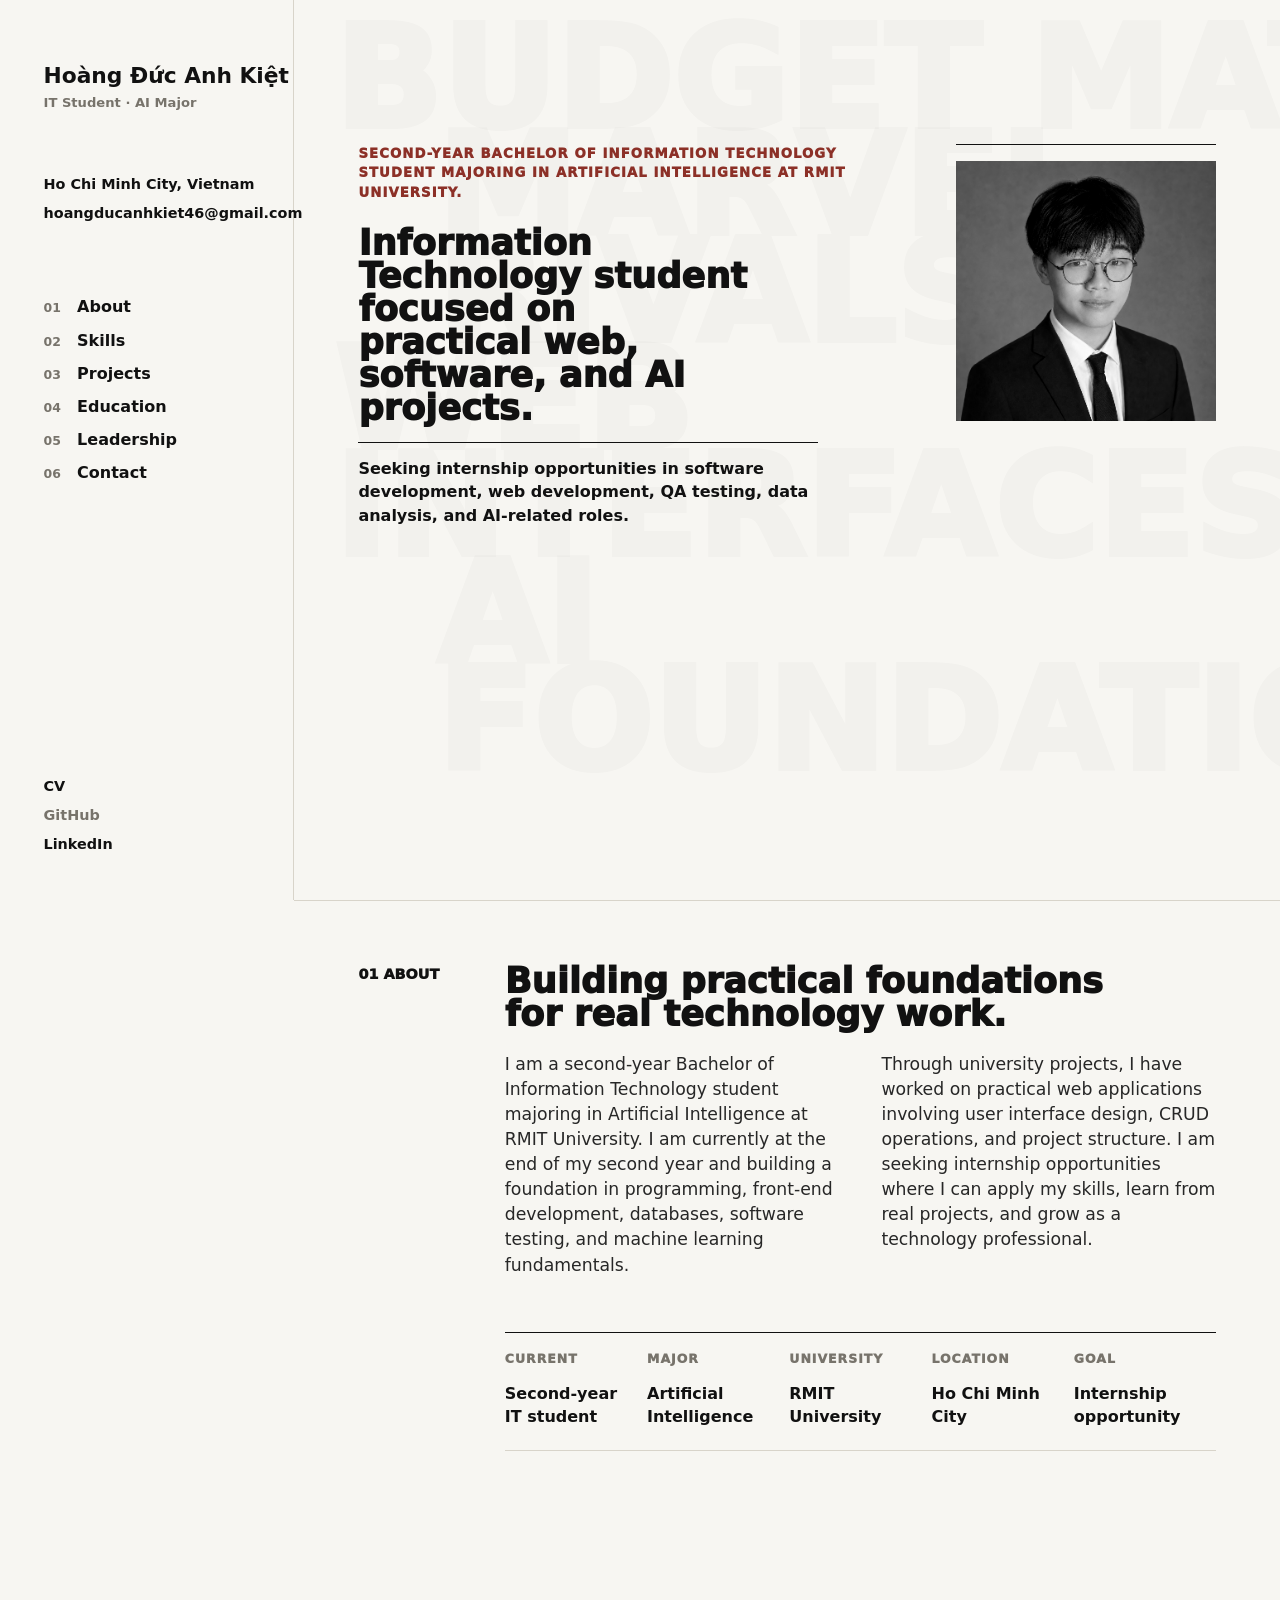
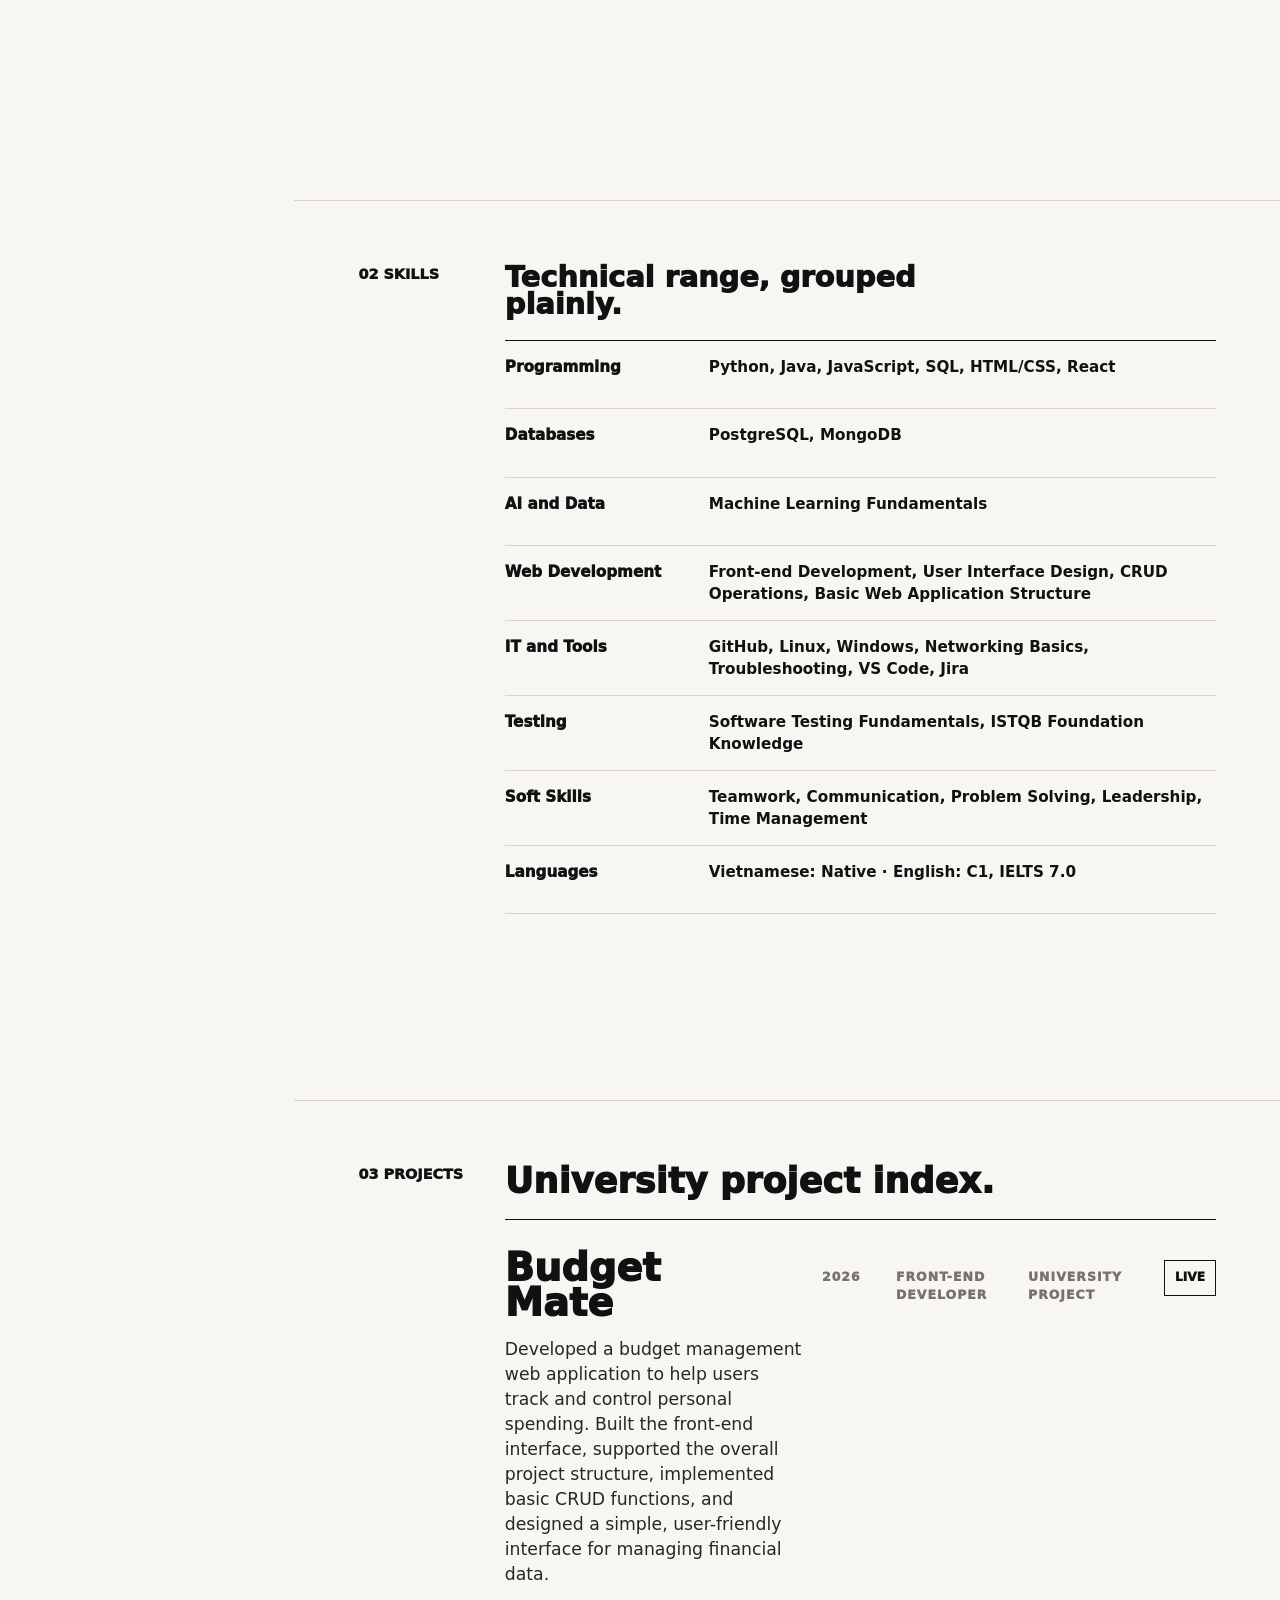
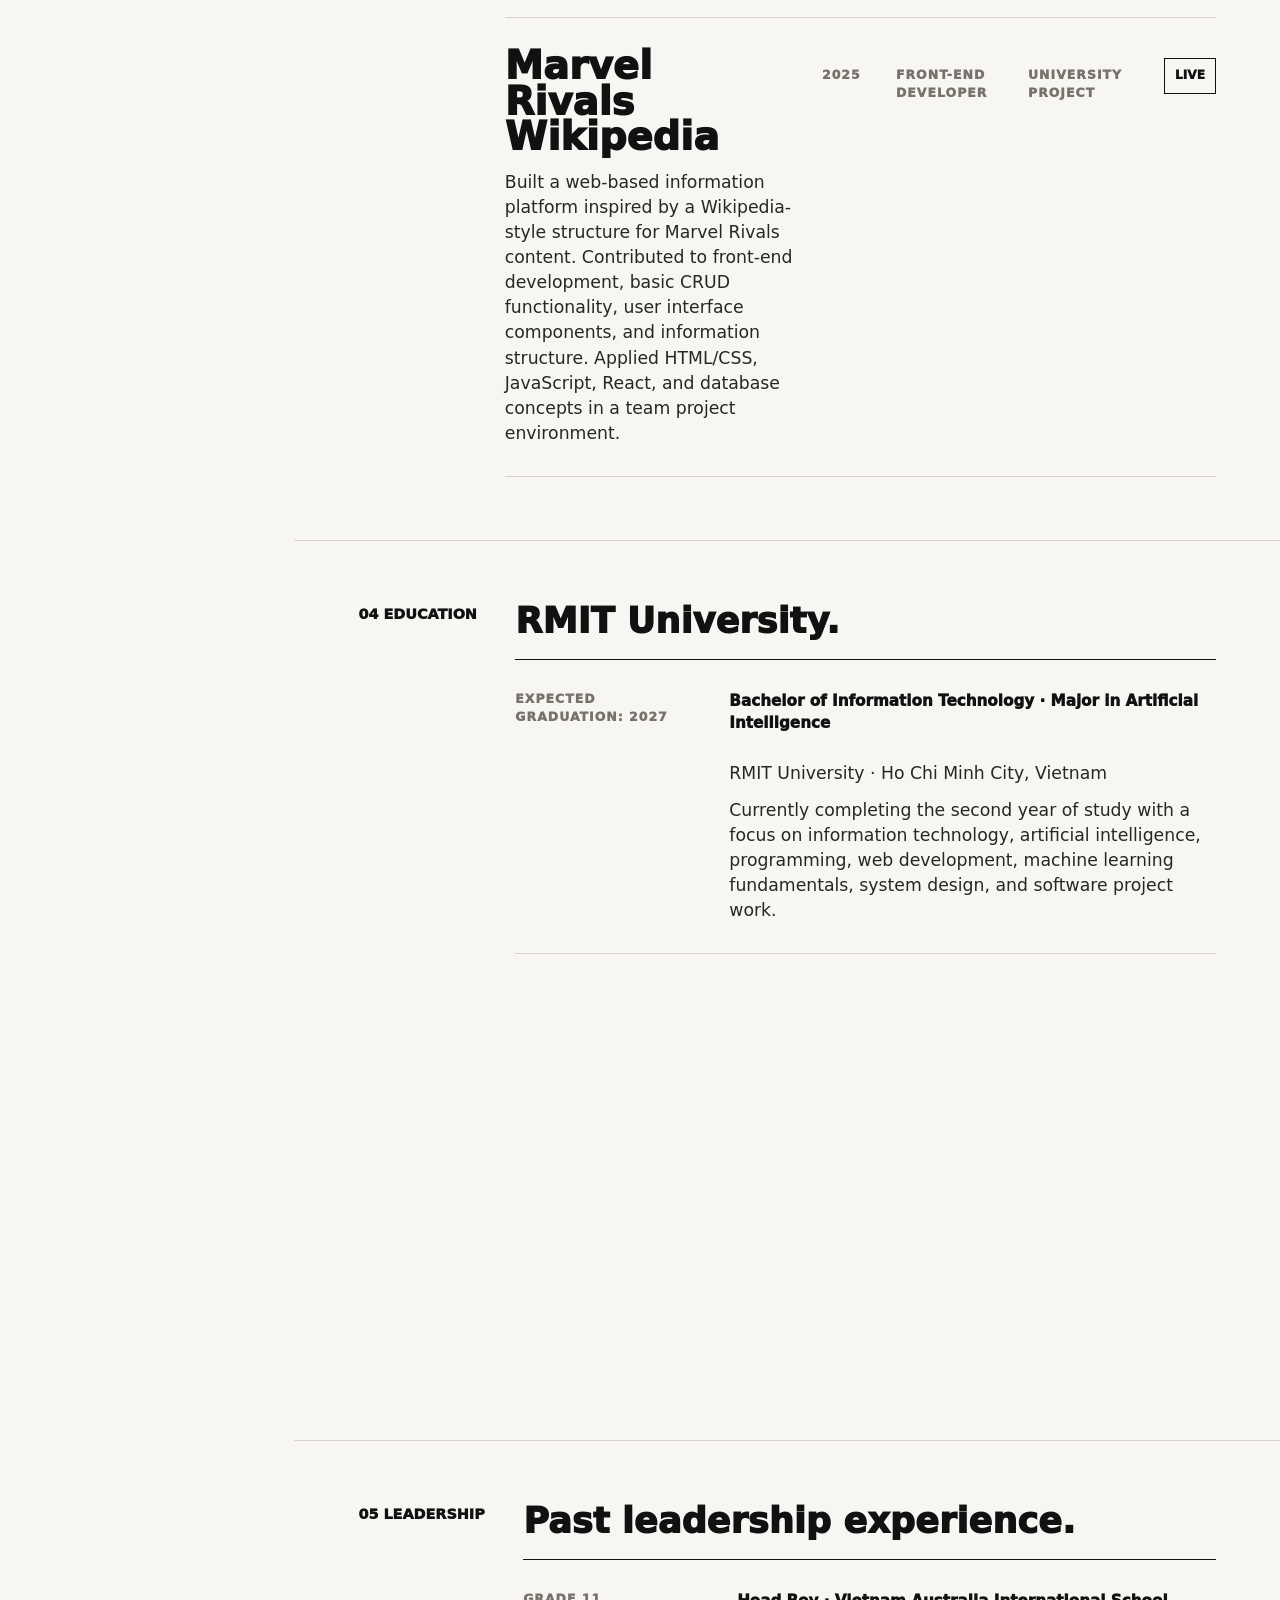
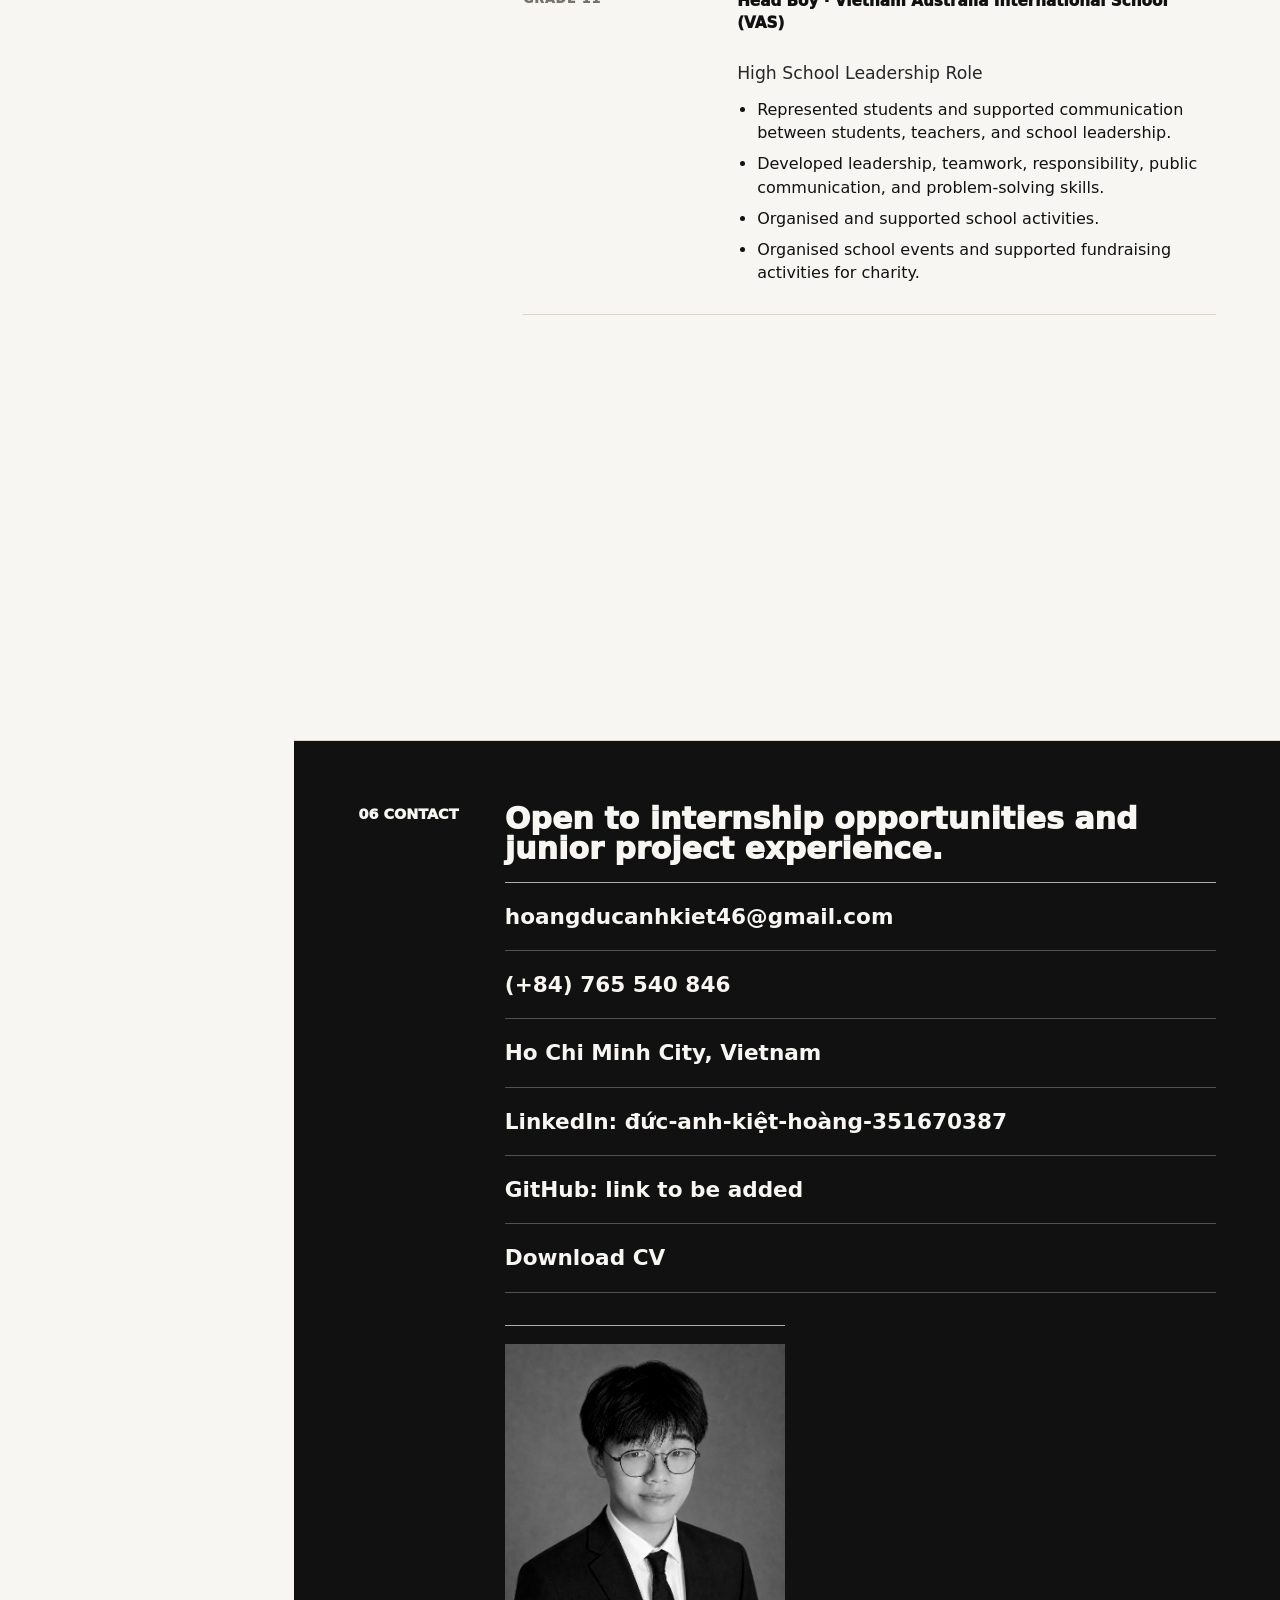
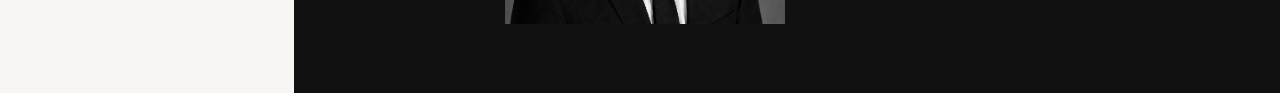
==== index.html @ 512b9b92 "home page" ====
<!DOCTYPE html>
<html lang="en">
  <head>
    <meta charset="UTF-8" />
    <meta name="viewport" content="width=device-width, initial-scale=1.0" />
    <title>Hoàng Đức Anh Kiệt | IT & AI Student Portfolio</title>
    <meta
      name="description"
      content="Portfolio of Hoàng Đức Anh Kiệt, a second-year Information Technology student majoring in Artificial Intelligence at RMIT University, interested in software development, web development, QA testing, data analysis, and AI-related internship roles."
    />
    <meta property="og:title" content="Hoàng Đức Anh Kiệt | IT & AI Student Portfolio" />
    <meta
      property="og:description"
      content="Second-year IT and AI student at RMIT University seeking internship opportunities in software development, web development, QA testing, data analysis, and AI-related roles."
    />
    <meta property="og:type" content="website" />
    <meta property="og:image" content="assets/images/profile.png" />
    <link rel="icon" href="assets/icons/favicon.png" />
    <script>
      document.documentElement.classList.add("js");
    </script>
    <link rel="stylesheet" href="css/style.css" />
  </head>
  <body>
    <a class="skip-link" href="#about">Skip to content</a>

    <header class="mobile-header">
      <a class="mobile-brand" href="#home">
        <span>Hoàng Đức Anh Kiệt</span>
        <small>IT Student · AI Major</small>
      </a>
      <button class="nav-toggle" type="button" aria-label="Open navigation" aria-expanded="false" aria-controls="primary-menu">
        <span></span>
        <span></span>
      </button>
    </header>

    <aside class="left-rail" aria-label="Portfolio identity and navigation">
      <div class="rail-top">
        <a class="brand" href="#home" aria-label="Hoàng Đức Anh Kiệt home">
          <span>Hoàng Đức Anh Kiệt</span>
          <small>IT Student · AI Major</small>
        </a>

        <div class="rail-meta">
          <p>Ho Chi Minh City, Vietnam</p>
          <a href="mailto:hoangducanhkiet46@gmail.com">hoangducanhkiet46@gmail.com</a>
        </div>
      </div>

      <nav class="nav-links" id="primary-menu" data-nav-links aria-label="Primary navigation">
        <a href="#about"><span>01</span> About</a>
        <a href="#skills"><span>02</span> Skills</a>
        <a href="#projects"><span>03</span> Projects</a>
        <a href="#education"><span>04</span> Education</a>
        <a href="#leadership"><span>05</span> Leadership</a>
        <a href="#contact"><span>06</span> Contact</a>
      </nav>

      <div class="rail-bottom">
        <a href="assets/documents/hoang-duc-anh-kiet-cv.pdf" target="_blank" rel="noopener" download>CV</a>
        <!-- TODO: Add the real GitHub profile URL when available. -->
        <span>GitHub</span>
        <a href="https://www.linkedin.com/in/%C4%91%E1%BB%A9c-anh-ki%E1%BB%87t-ho%C3%A0ng-351670387/" target="_blank" rel="noopener">LinkedIn</a>
      </div>
    </aside>

    <main class="site-canvas" id="home">
      <section class="hero" aria-labelledby="hero-title">
        <div class="hero-index reveal-item" aria-hidden="true">
          <span>Budget Mate</span>
          <span>Marvel Rivals</span>
          <span>Web Interfaces</span>
          <span>AI Foundations</span>
        </div>

        <div class="hero-layout">
          <div class="hero-copy">
            <p class="eyebrow reveal-item">Second-year Bachelor of Information Technology student majoring in Artificial Intelligence at RMIT University.</p>
            <h1 id="hero-title">
              <span>Information Technology student focused on practical web, software, and AI projects.</span>
            </h1>
            <p class="hero-subtext reveal-item">
              Seeking internship opportunities in software development, web development, QA testing, data analysis, and AI-related roles.
            </p>
          </div>
          <figure class="hero-photo reveal-item">
            <img src="assets/images/profile.png" alt="Portrait of Hoàng Đức Anh Kiệt" />
          </figure>
        </div>
      </section>

      <section class="section-block" id="about" aria-labelledby="about-title" data-reveal>
        <div class="section-number">01 About</div>
        <div class="section-content">
          <h2 id="about-title">Building practical foundations for real technology work.</h2>
          <div class="copy-grid">
            <p>
              I am a second-year Bachelor of Information Technology student majoring in Artificial Intelligence at RMIT University. I am currently at the end of my second year and building a foundation in programming, front-end development, databases, software testing, and machine learning fundamentals.
            </p>
            <p>
              Through university projects, I have worked on practical web applications involving user interface design, CRUD operations, and project structure. I am seeking internship opportunities where I can apply my skills, learn from real projects, and grow as a technology professional.
            </p>
          </div>
          <div class="facts">
            <div><span>Current</span>Second-year IT student</div>
            <div><span>Major</span>Artificial Intelligence</div>
            <div><span>University</span>RMIT University</div>
            <div><span>Location</span>Ho Chi Minh City</div>
            <div><span>Goal</span>Internship opportunity</div>
          </div>
        </div>
      </section>

      <section class="section-block" id="skills" aria-labelledby="skills-title" data-reveal>
        <div class="section-number">02 Skills</div>
        <div class="section-content">
          <h2 id="skills-title">Technical range, grouped plainly.</h2>
          <div class="skill-list">
            <article class="skill-row"><h3>Programming</h3><p>Python, Java, JavaScript, SQL, HTML/CSS, React</p></article>
            <article class="skill-row"><h3>Databases</h3><p>PostgreSQL, MongoDB</p></article>
            <article class="skill-row"><h3>AI and Data</h3><p>Machine Learning Fundamentals</p></article>
            <article class="skill-row"><h3>Web Development</h3><p>Front-end Development, User Interface Design, CRUD Operations, Basic Web Application Structure</p></article>
            <article class="skill-row"><h3>IT and Tools</h3><p>GitHub, Linux, Windows, Networking Basics, Troubleshooting, VS Code, Jira</p></article>
            <article class="skill-row"><h3>Testing</h3><p>Software Testing Fundamentals, ISTQB Foundation Knowledge</p></article>
            <article class="skill-row"><h3>Soft Skills</h3><p>Teamwork, Communication, Problem Solving, Leadership, Time Management</p></article>
            <article class="skill-row"><h3>Languages</h3><p>Vietnamese: Native · English: C1, IELTS 7.0</p></article>
          </div>
        </div>
      </section>

      <section class="section-block" id="projects" aria-labelledby="projects-title" data-reveal>
        <div class="section-number">03 Projects</div>
        <div class="section-content">
          <h2 id="projects-title">University project index.</h2>
          <div class="project-list">
            <article class="project-row" tabindex="0">
              <a class="project-name" href="http://54.179.178.52" target="_blank" rel="noopener">Budget Mate</a>
              <span>2026</span>
              <span>Front-end Developer</span>
              <span>University Project</span>
              <a class="project-live" href="http://54.179.178.52" target="_blank" rel="noopener">Live</a>
              <p>
                Developed a budget management web application to help users track and control personal spending. Built the front-end interface, supported the overall project structure, implemented basic CRUD functions, and designed a simple, user-friendly interface for managing financial data.
              </p>
              <!-- TODO: Add Budget Mate GitHub/source code link when a real URL is available. -->
            </article>
            <article class="project-row" tabindex="0">
              <a class="project-name" href="https://group-project-wps-2025b-sgs-g1-pnf-20.onrender.com/" target="_blank" rel="noopener">Marvel Rivals Wikipedia</a>
              <span>2025</span>
              <span>Front-end Developer</span>
              <span>University Project</span>
              <a class="project-live" href="https://group-project-wps-2025b-sgs-g1-pnf-20.onrender.com/" target="_blank" rel="noopener">Live</a>
              <p>
                Built a web-based information platform inspired by a Wikipedia-style structure for Marvel Rivals content. Contributed to front-end development, basic CRUD functionality, user interface components, and information structure. Applied HTML/CSS, JavaScript, React, and database concepts in a team project environment.
              </p>
              <!-- TODO: Add Marvel Rivals GitHub/source code link when a real URL is available. -->
            </article>
          </div>
        </div>
      </section>

      <section class="section-block" id="education" aria-labelledby="education-title" data-reveal>
        <div class="section-number">04 Education</div>
        <div class="section-content">
          <h2 id="education-title">RMIT University.</h2>
          <article class="timeline-row">
            <span>Expected Graduation: 2027</span>
            <div>
              <h3>Bachelor of Information Technology · Major in Artificial Intelligence</h3>
              <p>RMIT University · Ho Chi Minh City, Vietnam</p>
              <p>
                Currently completing the second year of study with a focus on information technology, artificial intelligence, programming, web development, machine learning fundamentals, system design, and software project work.
              </p>
            </div>
          </article>
        </div>
      </section>

      <section class="section-block" id="leadership" aria-labelledby="leadership-title" data-reveal>
        <div class="section-number">05 Leadership</div>
        <div class="section-content">
          <h2 id="leadership-title">Past leadership experience.</h2>
          <article class="timeline-row compact">
            <span>Grade 11</span>
            <div>
              <h3>Head Boy · Vietnam Australia International School (VAS)</h3>
              <p>High School Leadership Role</p>
              <ul>
                <li>Represented students and supported communication between students, teachers, and school leadership.</li>
                <li>Developed leadership, teamwork, responsibility, public communication, and problem-solving skills.</li>
                <li>Organised and supported school activities.</li>
                <li>Organised school events and supported fundraising activities for charity.</li>
              </ul>
            </div>
          </article>
        </div>
      </section>

      <section class="contact-section" id="contact" aria-labelledby="contact-title" data-reveal>
        <div class="section-number">06 Contact</div>
        <div class="section-content">
          <h2 id="contact-title">Open to internship opportunities and junior project experience.</h2>
          <div class="contact-list">
            <a href="mailto:hoangducanhkiet46@gmail.com">hoangducanhkiet46@gmail.com</a>
            <a href="tel:+84765540846">(+84) 765 540 846</a>
            <span>Ho Chi Minh City, Vietnam</span>
            <a href="https://www.linkedin.com/in/%C4%91%E1%BB%A9c-anh-ki%E1%BB%87t-ho%C3%A0ng-351670387/" target="_blank" rel="noopener">LinkedIn: đức-anh-kiệt-hoàng-351670387</a>
            <!-- TODO: Add the real GitHub profile URL when available. -->
            <span>GitHub: link to be added</span>
            <a href="assets/documents/hoang-duc-anh-kiet-cv.pdf" target="_blank" rel="noopener" download>Download CV</a>
          </div>
          <figure class="contact-photo">
            <img src="assets/images/profile.png" alt="Portrait of Hoàng Đức Anh Kiệt" />
          </figure>
        </div>
      </section>
    </main>

    <script src="js/script.js"></script>
  </body>
</html>
---- css/style.css ----
:root {
  color-scheme: light;
  --bg: #f7f6f2;
  --ink: #111111;
  --muted: #77736b;
  --line: #d8d4ca;
  --accent: #8c3027;
  --paper: #ffffff;
  --rail: 23vw;
  --ease: cubic-bezier(0.22, 1, 0.36, 1);
}

* {
  box-sizing: border-box;
}

html {
  scroll-behavior: smooth;
  scroll-padding-top: 32px;
  scroll-snap-type: y proximity;
}

body {
  margin: 0;
  background: var(--bg);
  color: var(--ink);
  font-family: Inter, ui-sans-serif, system-ui, -apple-system, BlinkMacSystemFont, "Segoe UI", sans-serif;
  line-height: 1.45;
  animation: page-in 700ms var(--ease) both;
}

body.nav-open {
  overflow: hidden;
}

a {
  color: inherit;
  text-decoration: none;
}

button {
  font: inherit;
}

:focus-visible {
  outline: 2px solid var(--accent);
  outline-offset: 4px;
}

.skip-link {
  position: fixed;
  left: 16px;
  top: 16px;
  z-index: 100;
  background: var(--ink);
  color: var(--bg);
  padding: 10px 14px;
  transform: translateY(-160%);
  transition: transform 180ms ease;
}

.skip-link:focus {
  transform: translateY(0);
}

.mobile-header {
  display: none;
}

.left-rail {
  position: fixed;
  inset: 0 auto 0 0;
  z-index: 20;
  display: grid;
  width: var(--rail);
  min-width: 270px;
  grid-template-rows: auto 1fr auto;
  gap: 8vh;
  border-right: 1px solid var(--line);
  padding: 7.2vh 3.4vw 5vh;
  background: var(--bg);
}

.brand,
.mobile-brand {
  display: grid;
  gap: 8px;
  width: fit-content;
  color: var(--ink);
  font-weight: 900;
  line-height: 1.02;
}

.brand span,
.mobile-brand span {
  font-size: clamp(1.2rem, 1.7vw, 1.85rem);
}

.brand small,
.mobile-brand small {
  color: var(--muted);
  font-size: 0.82rem;
  font-weight: 850;
  line-height: 1.2;
}

.rail-top {
  display: grid;
  gap: 7vh;
}

.rail-meta,
.rail-bottom {
  display: grid;
  gap: 8px;
  color: var(--ink);
  font-size: 0.9rem;
  font-weight: 800;
}

.rail-meta p {
  margin: 0;
}

.nav-links {
  display: grid;
  align-content: start;
  gap: 10px;
}

.nav-links a,
.rail-bottom a,
.contact-list a {
  position: relative;
  width: fit-content;
  color: var(--ink);
  font-weight: 900;
}

.nav-links a {
  font-size: clamp(1rem, 1.25vw, 1.22rem);
}

.nav-links a span {
  display: inline-block;
  min-width: 28px;
  color: var(--muted);
  font-size: 0.78em;
}

.nav-links a::after,
.rail-bottom a::after,
.contact-list a::after,
.project-name::after {
  position: absolute;
  right: 0;
  bottom: -4px;
  left: 0;
  height: 1px;
  background: currentColor;
  content: "";
  transform: scaleX(0);
  transform-origin: right;
  transition: transform 260ms var(--ease);
}

.nav-links a:hover::after,
.nav-links a:focus-visible::after,
.rail-bottom a:hover::after,
.rail-bottom a:focus-visible::after,
.contact-list a:hover::after,
.contact-list a:focus-visible::after,
.project-row:hover .project-name::after,
.project-row:focus-within .project-name::after {
  transform: scaleX(1);
  transform-origin: left;
}

.rail-bottom {
  color: var(--muted);
}

.rail-bottom span {
  color: var(--muted);
}

.site-canvas {
  margin-left: max(var(--rail), 270px);
}

.hero {
  position: relative;
  display: grid;
  min-height: 100svh;
  align-items: start;
  overflow: hidden;
  padding: 16vh 5vw 6vh;
}

.hero-index {
  position: absolute;
  inset: 3vh 2vw auto auto;
  z-index: 0;
  display: grid;
  width: min(72vw, 1180px);
  pointer-events: none;
}

.hero-index span {
  display: block;
  color: var(--ink);
  font-size: clamp(4.8rem, 11vw, 13rem);
  font-weight: 950;
  letter-spacing: 0;
  line-height: 0.76;
  opacity: 0.018;
  text-transform: uppercase;
  animation: drift 7800ms ease-in-out infinite alternate;
}

.hero-index span:nth-child(even) {
  transform: translateX(8vw);
  animation-delay: 800ms;
}

.hero-layout {
  position: relative;
  z-index: 1;
  display: grid;
  grid-template-columns: minmax(0, 560px) minmax(180px, 260px);
  gap: clamp(28px, 5vw, 72px);
  align-items: start;
  max-width: 940px;
}

.hero-copy {
  min-width: 0;
}

.hero-photo {
  width: 100%;
  margin: 0;
  border-top: 1px solid var(--ink);
  padding-top: 16px;
}

.hero-photo img {
  width: 100%;
  aspect-ratio: 1;
  object-fit: cover;
  filter: grayscale(1) contrast(1.05);
}

.eyebrow {
  max-width: 680px;
  margin: 0 0 24px;
  color: var(--accent);
  font-size: 0.83rem;
  font-weight: 950;
  letter-spacing: 0.08em;
  text-transform: uppercase;
}

h1,
h2,
h3,
p {
  margin-top: 0;
}

h1 {
  margin: 0;
  color: var(--ink);
  font-size: clamp(1.95rem, 2.75vw, 3.25rem);
  font-weight: 950;
  letter-spacing: 0;
  line-height: 0.94;
}

h1 span {
  display: block;
  max-width: 16ch;
  animation: text-rise 900ms 120ms var(--ease) both;
}

.hero-subtext {
  max-width: 460px;
  margin: 18px 0 0;
  border-top: 1px solid var(--ink);
  padding-top: 14px;
  font-size: clamp(1rem, 1.15vw, 1.12rem);
  font-weight: 700;
}

.section-block,
.contact-section {
  display: grid;
  grid-template-columns: minmax(108px, max-content) minmax(0, 1fr);
  gap: clamp(18px, 3vw, 48px);
  min-height: 100svh;
  scroll-margin-top: 0;
  scroll-snap-align: start;
  border-top: 1px solid var(--line);
  padding: 7vh 5vw;
}

.section-number {
  position: sticky;
  top: 32px;
  height: fit-content;
  color: var(--ink);
  font-size: 0.9rem;
  font-weight: 950;
  text-transform: uppercase;
}

h2 {
  max-width: 650px;
  margin-bottom: 22px;
  color: var(--ink);
  font-size: clamp(1.95rem, 2.75vw, 3.25rem);
  font-weight: 950;
  letter-spacing: 0;
  line-height: 0.94;
}

h3 {
  color: var(--ink);
  font-size: clamp(0.95rem, 1vw, 1.1rem);
  font-weight: 950;
}

#skills h2 {
  max-width: 520px;
  font-size: clamp(1.75rem, 2.25vw, 2.55rem);
}

.copy-grid {
  display: grid;
  grid-template-columns: repeat(2, minmax(0, 1fr));
  gap: 42px;
  max-width: 980px;
}

.copy-grid p,
.timeline-row p,
.project-row p {
  margin-bottom: 0;
  color: #272727;
  font-size: clamp(1.05rem, 1.35vw, 1.22rem);
}

.facts,
.skill-list,
.project-list,
.timeline-row,
.contact-list {
  border-top: 1px solid var(--ink);
}

.facts {
  display: grid;
  grid-template-columns: repeat(5, minmax(0, 1fr));
  margin-top: 54px;
}

.facts div,
.skill-row,
.timeline-row,
.contact-list a,
.contact-list span {
  border-bottom: 1px solid var(--line);
}

.facts div {
  display: grid;
  gap: 10px;
  min-height: 118px;
  padding: 17px 16px 17px 0;
  font-weight: 900;
}

.facts span,
.timeline-row > span,
.project-row > span {
  color: var(--muted);
  font-size: 0.78rem;
  font-weight: 950;
  letter-spacing: 0.08em;
  text-transform: uppercase;
}

.skill-row {
  display: grid;
  grid-template-columns: minmax(180px, 0.32fr) minmax(0, 1fr);
  gap: 24px;
  padding: 15px 0;
  transition: background 160ms ease, padding-inline 180ms ease;
}

.skill-row p {
  margin: 0;
  font-size: clamp(0.95rem, 1.1vw, 1.08rem);
  font-weight: 650;
}

.skill-row:hover {
  background: var(--paper);
  padding-inline: 18px;
}

.project-row {
  position: relative;
  display: grid;
  grid-template-columns: minmax(260px, 1fr) 58px 116px 116px 56px;
  gap: 16px;
  align-items: baseline;
  border-bottom: 1px solid var(--line);
  padding: 30px 0;
  transition: background 220ms ease, padding-inline 260ms var(--ease);
}

.project-row:hover,
.project-row:focus-within {
  background: var(--paper);
  padding-inline: 18px;
}

.project-name {
  position: relative;
  width: fit-content;
  max-width: 8.8ch;
  color: var(--ink);
  font-size: clamp(1.75rem, 3vw, 3.35rem);
  font-weight: 950;
  line-height: 0.92;
  overflow-wrap: anywhere;
}

.project-live {
  justify-self: end;
  border: 1px solid var(--ink);
  padding: 8px 10px;
  color: var(--ink);
  font-size: 0.76rem;
  font-weight: 950;
  text-transform: uppercase;
  transition: background 180ms ease, color 180ms ease, transform 180ms ease;
}

.project-live:hover,
.project-live:focus-visible {
  background: var(--ink);
  color: var(--bg);
}

.project-detail {
  grid-column: 1 / -1;
  max-height: 0;
  opacity: 0;
  overflow: hidden;
  transform: translateY(-8px);
  transition: max-height 300ms var(--ease), opacity 220ms ease, transform 220ms ease;
}

.project-detail {
  display: grid;
  grid-template-columns: minmax(0, 1fr) minmax(220px, 340px);
  gap: 26px;
  align-items: start;
}

.project-detail p {
  max-width: 720px;
  margin-bottom: 0;
}

.project-detail p + p {
  margin-top: 12px;
}

.project-row:hover .project-detail,
.project-row:focus-within .project-detail {
  max-height: 260px;
  opacity: 1;
  transform: translateY(0);
}

.project-credentials {
  font-weight: 850;
}

.project-preview {
  margin: 0;
  border: 1px solid var(--ink);
  background: var(--bg);
  overflow: hidden;
}

.project-preview img {
  width: 100%;
  aspect-ratio: 16 / 10;
  object-fit: cover;
}

.timeline-row {
  display: grid;
  grid-template-columns: minmax(180px, 0.32fr) minmax(0, 1fr);
  gap: 34px;
  padding: 30px 0;
}

.timeline-row div {
  display: grid;
  gap: 12px;
}

.timeline-row ul {
  margin: 0;
  padding-left: 20px;
}

.timeline-row li + li {
  margin-top: 8px;
}

.leadership-gallery {
  display: grid;
  grid-template-columns: repeat(3, minmax(0, 1fr));
  gap: 14px;
  margin-top: 28px;
  border-top: 1px solid var(--ink);
  padding-top: 18px;
}

.leadership-gallery figure {
  margin: 0;
}

.leadership-gallery img {
  width: 100%;
  aspect-ratio: 4 / 3;
  object-fit: cover;
  transition: transform 220ms var(--ease), box-shadow 220ms ease;
}

.leadership-gallery .image-lower img {
  object-position: center 78%;
}

.leadership-gallery figure:hover img {
  transform: translateY(-3px);
  box-shadow: 0 14px 30px rgba(17, 17, 17, 0.12);
}

.leadership-gallery figcaption {
  border-bottom: 1px solid var(--line);
  padding: 10px 0 12px;
  color: var(--muted);
  font-size: 0.78rem;
  font-weight: 950;
  letter-spacing: 0.08em;
  text-transform: uppercase;
}

.contact-section {
  min-height: 100svh;
  background: var(--ink);
  color: var(--bg);
}

.contact-section h2,
.contact-section .section-number {
  color: var(--bg);
}

.contact-section h2 {
  max-width: min(100%, 980px);
  margin-bottom: 18px;
  font-size: clamp(1.65rem, 2.35vw, 2.75rem);
  line-height: 1;
}

.contact-list {
  border-top-color: rgba(247, 246, 242, 0.68);
}

.contact-list a,
.contact-list span {
  display: block;
  width: 100%;
  border-bottom-color: rgba(247, 246, 242, 0.28);
  padding: 18px 0;
  color: var(--bg);
  font-size: clamp(1rem, 1.7vw, 1.35rem);
  font-weight: 900;
  overflow-wrap: anywhere;
}

.contact-list a {
  transition: color 180ms ease, padding-left 220ms var(--ease);
}

.contact-list a:hover,
.contact-list a:focus-visible {
  color: #d8d4ca;
  padding-left: 12px;
}

.contact-photo {
  width: min(280px, 42vw);
  margin: 32px 0 0;
  border-top: 1px solid rgba(247, 246, 242, 0.68);
  padding-top: 18px;
}

.contact-photo img {
  width: 100%;
  aspect-ratio: 1;
  object-fit: cover;
  filter: grayscale(1) contrast(1.05);
}

.js [data-reveal],
.js .reveal-item {
  opacity: 0;
  transform: translateY(24px);
}

.js .is-visible,
.js .reveal-item.is-visible {
  opacity: 1;
  transform: translateY(0);
  transition: opacity 700ms var(--ease), transform 700ms var(--ease);
}

@keyframes page-in {
  from { opacity: 0; }
  to { opacity: 1; }
}

@keyframes text-rise {
  from {
    opacity: 0;
    transform: translateY(0.25em);
  }
  to {
    opacity: 1;
    transform: translateY(0);
  }
}

@keyframes drift {
  from { translate: 0 0; }
  to { translate: -18px 12px; }
}

@media (max-width: 1120px) {
  :root {
    --rail: 0px;
  }

  html {
    scroll-padding-top: 92px;
  }

  .left-rail {
    position: fixed;
    inset: 76px 14px auto;
    display: block;
    width: auto;
    min-width: 0;
    max-height: 0;
    border: 1px solid var(--ink);
    padding: 0 18px;
    opacity: 0;
    overflow: hidden;
    pointer-events: none;
    transform: translateY(-12px);
    transition: max-height 320ms var(--ease), opacity 220ms ease, transform 320ms var(--ease), padding 320ms var(--ease);
  }

  .left-rail .brand,
  .left-rail .rail-meta {
    display: none;
  }

  .left-rail:has(.nav-links.is-open) {
    max-height: 560px;
    padding: 18px;
    opacity: 1;
    pointer-events: auto;
    transform: translateY(0);
  }

  .mobile-header {
    position: fixed;
    inset: 0 0 auto;
    z-index: 40;
    display: flex;
    min-height: 76px;
    align-items: center;
    justify-content: space-between;
    border-bottom: 1px solid var(--line);
    background: rgba(247, 246, 242, 0.94);
    padding: 0 14px;
    backdrop-filter: blur(16px);
  }

  .nav-toggle {
    display: inline-flex;
    width: 44px;
    height: 44px;
    align-items: center;
    justify-content: center;
    gap: 5px;
    border: 1px solid var(--ink);
    background: transparent;
    color: var(--ink);
    cursor: pointer;
  }

  .nav-toggle span {
    width: 16px;
    height: 2px;
    background: currentColor;
    transition: transform 220ms var(--ease);
  }

  .nav-toggle[aria-expanded="true"] span:first-child {
    transform: translateX(4px) rotate(45deg);
  }

  .nav-toggle[aria-expanded="true"] span:last-child {
    transform: translateX(-4px) rotate(-45deg);
  }

  .site-canvas {
    margin-left: 0;
  }

  .hero {
    padding: 128px 14px 52px;
  }

  .hero-index {
    width: 120vw;
  }

  .hero-index span {
    font-size: clamp(4rem, 19vw, 8rem);
  }

  .hero-layout {
    grid-template-columns: minmax(0, 1fr) minmax(130px, 24vw);
    gap: 20px;
  }

  h1 {
    font-size: clamp(2rem, 7.4vw, 3.55rem);
  }

  .section-block,
  .contact-section {
    grid-template-columns: 1fr;
    min-height: calc(100svh - 76px);
    scroll-margin-top: 0;
    padding: 96px 14px 64px;
  }

  .section-number {
    position: static;
  }

  .copy-grid,
  .facts {
    grid-template-columns: 1fr;
  }

  .facts div {
    min-height: auto;
  }

  .project-row {
    grid-template-columns: minmax(0, 1fr) 72px;
    gap: 12px 18px;
  }

  .project-name {
    grid-column: 1 / -1;
  }

  .project-live {
    justify-self: start;
  }

  .project-preview {
    grid-column: 1 / -1;
    width: 100%;
  }

  .leadership-gallery {
    grid-template-columns: 1fr;
  }
}

@media (max-width: 620px) {
  .brand span,
  .mobile-brand span {
    font-size: 1rem;
  }

  .mobile-brand small {
    font-size: 0.75rem;
  }

  h1 {
    font-size: clamp(1.9rem, 7.2vw, 2.85rem);
    line-height: 0.94;
  }

  h2 {
    font-size: clamp(1.9rem, 7.2vw, 2.85rem);
    line-height: 0.94;
  }

  #skills h2 {
    font-size: clamp(1.7rem, 7vw, 2.45rem);
  }

  .contact-section h2 {
    font-size: clamp(1.55rem, 6vw, 2.25rem);
    line-height: 1;
  }

  .hero-layout {
    grid-template-columns: 1fr;
  }

  .hero-photo {
    width: min(180px, 48vw);
  }

  .contact-photo {
    width: min(220px, 64vw);
  }

  .hero-subtext {
    font-size: 1rem;
  }

  .skill-row,
  .timeline-row {
    grid-template-columns: 1fr;
    gap: 8px;
  }

  .skill-row {
    padding: 14px 0;
  }

  .skill-row:hover,
  .project-row:hover,
  .skill-row:focus-within,
  .project-row:focus-within {
    padding-inline: 0;
  }

  .project-detail {
    grid-template-columns: 1fr;
  }

  .project-detail {
    max-height: none;
    opacity: 1;
    transform: none;
  }
}

@media (prefers-reduced-motion: reduce) {
  *,
  *::before,
  *::after {
    scroll-behavior: auto !important;
    transition-duration: 0.01ms !important;
    animation-duration: 0.01ms !important;
    animation-iteration-count: 1 !important;
  }

  .js [data-reveal],
  .js .reveal-item {
    opacity: 1;
    transform: none;
  }
}
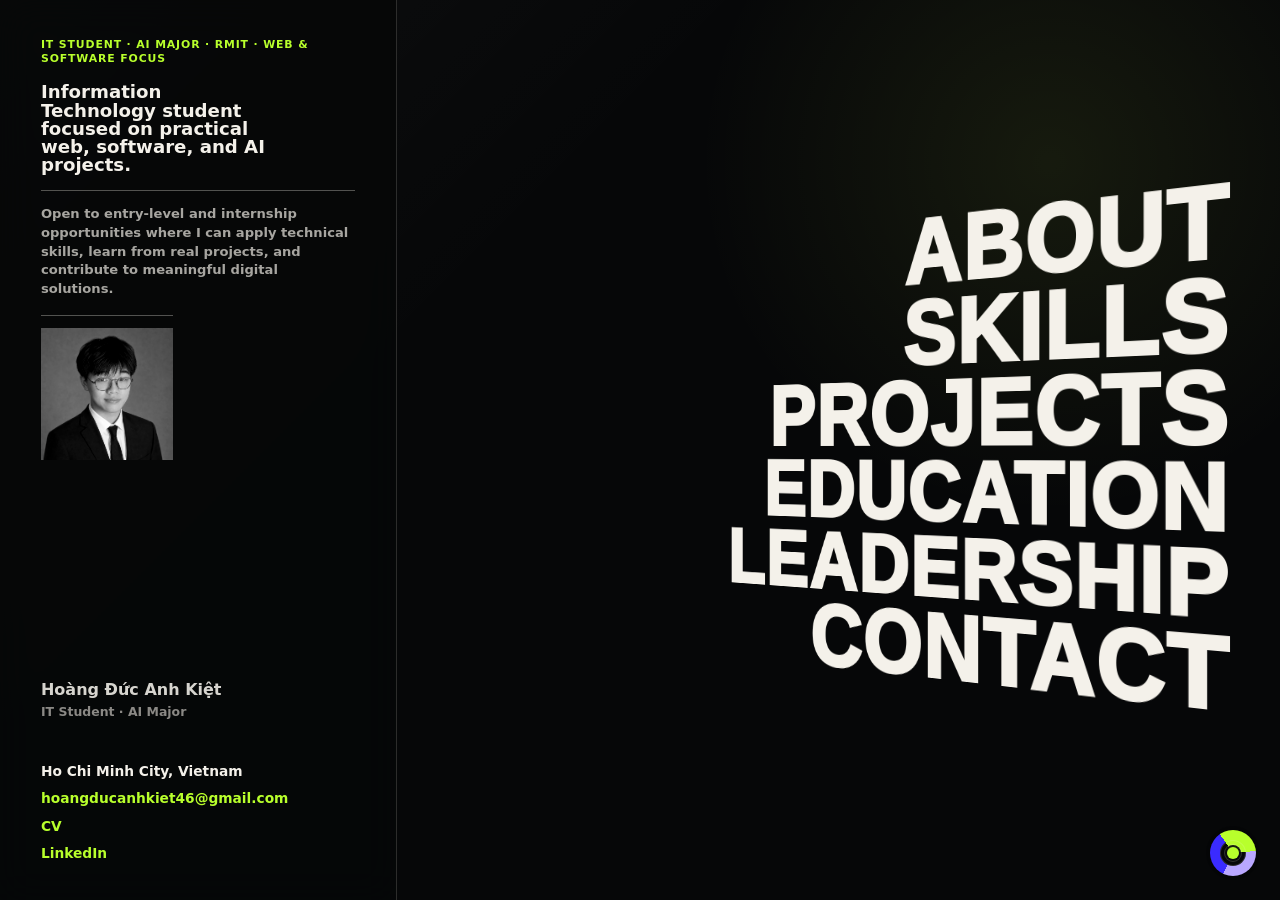
==== commit dbde9fb8: "front end" ====
--- a/index.html
+++ b/index.html
@@ -22,10 +22,10 @@
     <link rel="stylesheet" href="css/style.css" />
   </head>
   <body>
-    <a class="skip-link" href="#about">Skip to content</a>
+    <a class="skip-link" href="#primary-menu">Skip to navigation</a>
 
     <header class="mobile-header">
-      <a class="mobile-brand" href="#home">
+      <a class="mobile-brand" href="index.html">
         <span>Hoàng Đức Anh Kiệt</span>
         <small>IT Student · AI Major</small>
       </a>
@@ -36,184 +36,56 @@
     </header>
 
     <aside class="left-rail" aria-label="Portfolio identity and navigation">
-      <div class="rail-top">
-        <a class="brand" href="#home" aria-label="Hoàng Đức Anh Kiệt home">
+      <div class="rail-intro">
+        <p class="intro-eyebrow">IT STUDENT · AI MAJOR · RMIT · WEB & SOFTWARE FOCUS</p>
+        <p class="intro-main">Information Technology student focused on practical web, software, and AI projects.</p>
+        <p class="intro-support">Open to entry-level and internship opportunities where I can apply technical skills, learn from real projects, and contribute to meaningful digital solutions.</p>
+        <figure class="intro-photo">
+          <img src="assets/images/profile.png" alt="Portrait of Hoàng Đức Anh Kiệt" />
+        </figure>
+      </div>
+
+      <nav class="nav-links" id="primary-menu" data-nav-links aria-label="Primary navigation">
+        <a class="projectsLi" href="about.html">About</a>
+        <a class="projectsLi" href="skills.html">Skills</a>
+        <a class="projectsLi" href="projects.html">Projects</a>
+        <a class="projectsLi" href="education.html">Education</a>
+        <a class="projectsLi" href="leadership.html">Leadership</a>
+        <a class="projectsLi" href="contact.html">Contact</a>
+      </nav>
+
+      <div class="identity-block">
+        <a class="brand" href="index.html" aria-label="Hoàng Đức Anh Kiệt home">
           <span>Hoàng Đức Anh Kiệt</span>
           <small>IT Student · AI Major</small>
         </a>
-
-        <div class="rail-meta">
-          <p>Ho Chi Minh City, Vietnam</p>
-          <a href="mailto:hoangducanhkiet46@gmail.com">hoangducanhkiet46@gmail.com</a>
-        </div>
-      </div>
-
-      <nav class="nav-links" id="primary-menu" data-nav-links aria-label="Primary navigation">
-        <a href="#about"><span>01</span> About</a>
-        <a href="#skills"><span>02</span> Skills</a>
-        <a href="#projects"><span>03</span> Projects</a>
-        <a href="#education"><span>04</span> Education</a>
-        <a href="#leadership"><span>05</span> Leadership</a>
-        <a href="#contact"><span>06</span> Contact</a>
-      </nav>
-
-      <div class="rail-bottom">
+        <p>Ho Chi Minh City, Vietnam</p>
+        <a href="mailto:hoangducanhkiet46@gmail.com">hoangducanhkiet46@gmail.com</a>
         <a href="assets/documents/hoang-duc-anh-kiet-cv.pdf" target="_blank" rel="noopener" download>CV</a>
-        <!-- TODO: Add the real GitHub profile URL when available. -->
-        <span>GitHub</span>
         <a href="https://www.linkedin.com/in/%C4%91%E1%BB%A9c-anh-ki%E1%BB%87t-ho%C3%A0ng-351670387/" target="_blank" rel="noopener">LinkedIn</a>
       </div>
     </aside>
 
+    <button class="color-toggle" type="button" aria-label="Change color mode" data-color-toggle>
+      <span></span>
+    </button>
+
     <main class="site-canvas" id="home">
-      <section class="hero" aria-labelledby="hero-title">
-        <div class="hero-index reveal-item" aria-hidden="true">
-          <span>Budget Mate</span>
-          <span>Marvel Rivals</span>
-          <span>Web Interfaces</span>
-          <span>AI Foundations</span>
-        </div>
-
-        <div class="hero-layout">
-          <div class="hero-copy">
-            <p class="eyebrow reveal-item">Second-year Bachelor of Information Technology student majoring in Artificial Intelligence at RMIT University.</p>
-            <h1 id="hero-title">
-              <span>Information Technology student focused on practical web, software, and AI projects.</span>
-            </h1>
-            <p class="hero-subtext reveal-item">
-              Seeking internship opportunities in software development, web development, QA testing, data analysis, and AI-related roles.
-            </p>
-          </div>
-          <figure class="hero-photo reveal-item">
-            <img src="assets/images/profile.png" alt="Portrait of Hoàng Đức Anh Kiệt" />
-          </figure>
-        </div>
-      </section>
-
-      <section class="section-block" id="about" aria-labelledby="about-title" data-reveal>
-        <div class="section-number">01 About</div>
-        <div class="section-content">
-          <h2 id="about-title">Building practical foundations for real technology work.</h2>
-          <div class="copy-grid">
-            <p>
-              I am a second-year Bachelor of Information Technology student majoring in Artificial Intelligence at RMIT University. I am currently at the end of my second year and building a foundation in programming, front-end development, databases, software testing, and machine learning fundamentals.
-            </p>
-            <p>
-              Through university projects, I have worked on practical web applications involving user interface design, CRUD operations, and project structure. I am seeking internship opportunities where I can apply my skills, learn from real projects, and grow as a technology professional.
-            </p>
-          </div>
-          <div class="facts">
-            <div><span>Current</span>Second-year IT student</div>
-            <div><span>Major</span>Artificial Intelligence</div>
-            <div><span>University</span>RMIT University</div>
-            <div><span>Location</span>Ho Chi Minh City</div>
-            <div><span>Goal</span>Internship opportunity</div>
-          </div>
-        </div>
-      </section>
-
-      <section class="section-block" id="skills" aria-labelledby="skills-title" data-reveal>
-        <div class="section-number">02 Skills</div>
-        <div class="section-content">
-          <h2 id="skills-title">Technical range, grouped plainly.</h2>
-          <div class="skill-list">
-            <article class="skill-row"><h3>Programming</h3><p>Python, Java, JavaScript, SQL, HTML/CSS, React</p></article>
-            <article class="skill-row"><h3>Databases</h3><p>PostgreSQL, MongoDB</p></article>
-            <article class="skill-row"><h3>AI and Data</h3><p>Machine Learning Fundamentals</p></article>
-            <article class="skill-row"><h3>Web Development</h3><p>Front-end Development, User Interface Design, CRUD Operations, Basic Web Application Structure</p></article>
-            <article class="skill-row"><h3>IT and Tools</h3><p>GitHub, Linux, Windows, Networking Basics, Troubleshooting, VS Code, Jira</p></article>
-            <article class="skill-row"><h3>Testing</h3><p>Software Testing Fundamentals, ISTQB Foundation Knowledge</p></article>
-            <article class="skill-row"><h3>Soft Skills</h3><p>Teamwork, Communication, Problem Solving, Leadership, Time Management</p></article>
-            <article class="skill-row"><h3>Languages</h3><p>Vietnamese: Native · English: C1, IELTS 7.0</p></article>
-          </div>
-        </div>
-      </section>
-
-      <section class="section-block" id="projects" aria-labelledby="projects-title" data-reveal>
-        <div class="section-number">03 Projects</div>
-        <div class="section-content">
-          <h2 id="projects-title">University project index.</h2>
-          <div class="project-list">
-            <article class="project-row" tabindex="0">
-              <a class="project-name" href="http://54.179.178.52" target="_blank" rel="noopener">Budget Mate</a>
-              <span>2026</span>
-              <span>Front-end Developer</span>
-              <span>University Project</span>
-              <a class="project-live" href="http://54.179.178.52" target="_blank" rel="noopener">Live</a>
-              <p>
-                Developed a budget management web application to help users track and control personal spending. Built the front-end interface, supported the overall project structure, implemented basic CRUD functions, and designed a simple, user-friendly interface for managing financial data.
-              </p>
-              <!-- TODO: Add Budget Mate GitHub/source code link when a real URL is available. -->
-            </article>
-            <article class="project-row" tabindex="0">
-              <a class="project-name" href="https://group-project-wps-2025b-sgs-g1-pnf-20.onrender.com/" target="_blank" rel="noopener">Marvel Rivals Wikipedia</a>
-              <span>2025</span>
-              <span>Front-end Developer</span>
-              <span>University Project</span>
-              <a class="project-live" href="https://group-project-wps-2025b-sgs-g1-pnf-20.onrender.com/" target="_blank" rel="noopener">Live</a>
-              <p>
-                Built a web-based information platform inspired by a Wikipedia-style structure for Marvel Rivals content. Contributed to front-end development, basic CRUD functionality, user interface components, and information structure. Applied HTML/CSS, JavaScript, React, and database concepts in a team project environment.
-              </p>
-              <!-- TODO: Add Marvel Rivals GitHub/source code link when a real URL is available. -->
-            </article>
-          </div>
-        </div>
-      </section>
-
-      <section class="section-block" id="education" aria-labelledby="education-title" data-reveal>
-        <div class="section-number">04 Education</div>
-        <div class="section-content">
-          <h2 id="education-title">RMIT University.</h2>
-          <article class="timeline-row">
-            <span>Expected Graduation: 2027</span>
-            <div>
-              <h3>Bachelor of Information Technology · Major in Artificial Intelligence</h3>
-              <p>RMIT University · Ho Chi Minh City, Vietnam</p>
-              <p>
-                Currently completing the second year of study with a focus on information technology, artificial intelligence, programming, web development, machine learning fundamentals, system design, and software project work.
-              </p>
-            </div>
-          </article>
-        </div>
-      </section>
-
-      <section class="section-block" id="leadership" aria-labelledby="leadership-title" data-reveal>
-        <div class="section-number">05 Leadership</div>
-        <div class="section-content">
-          <h2 id="leadership-title">Past leadership experience.</h2>
-          <article class="timeline-row compact">
-            <span>Grade 11</span>
-            <div>
-              <h3>Head Boy · Vietnam Australia International School (VAS)</h3>
-              <p>High School Leadership Role</p>
-              <ul>
-                <li>Represented students and supported communication between students, teachers, and school leadership.</li>
-                <li>Developed leadership, teamwork, responsibility, public communication, and problem-solving skills.</li>
-                <li>Organised and supported school activities.</li>
-                <li>Organised school events and supported fundraising activities for charity.</li>
+      <section class="home-stage" aria-label="Homepage">
+        <nav class="stagePerspective" aria-label="Section index">
+          <div class="stageContainer">
+            <div class="stage">
+              <ul class="projects">
+                <li class="projectsLi"><div class="projectContainer"><a href="about.html">About</a></div></li>
+                <li class="projectsLi"><div class="projectContainer"><a href="skills.html">Skills</a></div></li>
+                <li class="projectsLi"><div class="projectContainer"><a href="projects.html">Projects</a></div></li>
+                <li class="projectsLi"><div class="projectContainer"><a href="education.html">Education</a></div></li>
+                <li class="projectsLi"><div class="projectContainer"><a href="leadership.html">Leadership</a></div></li>
+                <li class="projectsLi"><div class="projectContainer"><a href="contact.html">Contact</a></div></li>
               </ul>
             </div>
-          </article>
-        </div>
-      </section>
-
-      <section class="contact-section" id="contact" aria-labelledby="contact-title" data-reveal>
-        <div class="section-number">06 Contact</div>
-        <div class="section-content">
-          <h2 id="contact-title">Open to internship opportunities and junior project experience.</h2>
-          <div class="contact-list">
-            <a href="mailto:hoangducanhkiet46@gmail.com">hoangducanhkiet46@gmail.com</a>
-            <a href="tel:+84765540846">(+84) 765 540 846</a>
-            <span>Ho Chi Minh City, Vietnam</span>
-            <a href="https://www.linkedin.com/in/%C4%91%E1%BB%A9c-anh-ki%E1%BB%87t-ho%C3%A0ng-351670387/" target="_blank" rel="noopener">LinkedIn: đức-anh-kiệt-hoàng-351670387</a>
-            <!-- TODO: Add the real GitHub profile URL when available. -->
-            <span>GitHub: link to be added</span>
-            <a href="assets/documents/hoang-duc-anh-kiet-cv.pdf" target="_blank" rel="noopener" download>Download CV</a>
           </div>
-          <figure class="contact-photo">
-            <img src="assets/images/profile.png" alt="Portrait of Hoàng Đức Anh Kiệt" />
-          </figure>
-        </div>
+        </nav>
       </section>
     </main>
 
--- a/css/style.css
+++ b/css/style.css
@@ -1,12 +1,20 @@
 :root {
-  color-scheme: light;
-  --bg: #f7f6f2;
-  --ink: #111111;
-  --muted: #77736b;
-  --line: #d8d4ca;
-  --accent: #8c3027;
-  --paper: #ffffff;
-  --rail: 23vw;
+  color-scheme: dark;
+  --bg-main: #060708;
+  --text-primary: #f4f1ea;
+  --text-secondary: rgba(244, 241, 234, 0.68);
+  --text-muted: rgba(244, 241, 234, 0.56);
+  --text-name: rgba(244, 241, 234, 0.88);
+  --accent: #b8ff2c;
+  --accent-hover: #d7ff6a;
+  --border: rgba(244, 241, 234, 0.16);
+  --bg: var(--bg-main);
+  --ink: var(--text-primary);
+  --muted: var(--text-secondary);
+  --line: var(--border);
+  --line-strong: rgba(244, 241, 234, 0.32);
+  --panel: #101112;
+  --rail: 31vw;
   --ease: cubic-bezier(0.22, 1, 0.36, 1);
 }
 
@@ -17,16 +25,55 @@
 html {
   scroll-behavior: smooth;
   scroll-padding-top: 32px;
-  scroll-snap-type: y proximity;
 }
 
 body {
   margin: 0;
-  background: var(--bg);
+  background:
+    radial-gradient(circle at 82% 18%, rgba(215, 255, 85, 0.08), transparent 22rem),
+    linear-gradient(135deg, rgba(255, 255, 255, 0.035), transparent 34rem),
+    var(--bg);
   color: var(--ink);
   font-family: Inter, ui-sans-serif, system-ui, -apple-system, BlinkMacSystemFont, "Segoe UI", sans-serif;
-  line-height: 1.45;
+  line-height: 1.42;
   animation: page-in 700ms var(--ease) both;
+}
+
+body[data-theme="light"] {
+  color-scheme: light;
+  --bg: #f2f0ea;
+  --ink: #050505;
+  --muted: rgba(5, 5, 5, 0.62);
+  --line: rgba(5, 5, 5, 0.18);
+  --line-strong: rgba(5, 5, 5, 0.38);
+  --accent: #3a2bff;
+  --accent-hover: #1700c8;
+  --text-primary: var(--ink);
+  --text-secondary: var(--muted);
+  --text-name: rgba(5, 5, 5, 0.88);
+  --text-muted: rgba(5, 5, 5, 0.56);
+  background:
+    radial-gradient(circle at 82% 18%, rgba(58, 43, 255, 0.06), transparent 22rem),
+    linear-gradient(135deg, rgba(0, 0, 0, 0.025), transparent 34rem),
+    var(--bg);
+}
+
+body[data-theme="ultra"] {
+  --bg: #1a0b3d;
+  --ink: #f5f2ea;
+  --muted: rgba(245, 242, 234, 0.68);
+  --line: rgba(245, 242, 234, 0.16);
+  --line-strong: rgba(245, 242, 234, 0.32);
+  --accent: #b9a7ff;
+  --accent-hover: #d8ceff;
+  --text-primary: var(--ink);
+  --text-secondary: var(--muted);
+  --text-name: rgba(245, 242, 234, 0.88);
+  --text-muted: rgba(245, 242, 234, 0.56);
+  background:
+    radial-gradient(circle at 82% 18%, rgba(185, 167, 255, 0.12), transparent 22rem),
+    linear-gradient(135deg, rgba(255, 255, 255, 0.035), transparent 34rem),
+    var(--bg);
 }
 
 body.nav-open {
@@ -73,18 +120,110 @@
   z-index: 20;
   display: grid;
   width: var(--rail);
-  min-width: 270px;
+  min-width: 310px;
   grid-template-rows: auto 1fr auto;
-  gap: 8vh;
+  gap: clamp(22px, 3vh, 34px);
   border-right: 1px solid var(--line);
-  padding: 7.2vh 3.4vw 5vh;
+  padding: 4.2vh 3.2vw 4vh;
   background: var(--bg);
+  background: color-mix(in srgb, var(--bg) 86%, transparent);
+  backdrop-filter: blur(18px);
+}
+
+.rail-intro {
+  display: grid;
+  grid-row: 1;
+  gap: clamp(12px, 1.8vh, 18px);
+  max-width: 420px;
+}
+
+.rail-intro p {
+  margin: 0;
+  color: var(--ink);
+  font-weight: 900;
+}
+
+.rail-intro .intro-eyebrow {
+  color: var(--accent);
+  font-size: clamp(0.68rem, 0.74vw, 0.82rem);
+  letter-spacing: 0.08em;
+  line-height: 1.35;
+  text-transform: uppercase;
+}
+
+.rail-intro .intro-main {
+  max-width: 19ch;
+  color: var(--ink);
+  font-size: clamp(1.12rem, 1.42vw, 1.68rem);
+  letter-spacing: 0;
+  line-height: 1;
+}
+
+.rail-intro .intro-support {
+  max-width: 400px;
+  border-top: 1px solid var(--line-strong);
+  padding-top: 14px;
+  color: var(--text-secondary);
+  font-size: clamp(0.82rem, 0.9vw, 0.98rem);
+  line-height: 1.42;
+}
+
+.intro-photo {
+  width: min(160px, 42%);
+  margin: 0;
+  border-top: 1px solid var(--line-strong);
+  padding-top: 12px;
+}
+
+.intro-photo img {
+  display: block;
+  width: 100%;
+  aspect-ratio: 1;
+  object-fit: cover;
+  filter: grayscale(1) contrast(1.08);
+}
+
+.identity-block {
+  display: grid;
+  grid-row: 3;
+  gap: 8px;
+  max-width: 390px;
+  align-self: end;
+}
+
+.identity-block p,
+.identity-block a:not(.brand),
+.identity-block span {
+  margin: 0;
+  font-size: clamp(0.86rem, 0.95vw, 1rem);
+  font-weight: 820;
+}
+
+.identity-block p {
+  color: var(--text-primary);
+}
+
+.identity-block a:not(.brand) {
+  color: var(--accent);
+  transition: color 0.25s ease, opacity 0.25s ease, text-shadow 0.25s ease;
+}
+
+.identity-block a:not(.brand):hover,
+.identity-block a:not(.brand):focus-visible {
+  color: var(--accent-hover);
+  text-decoration: underline;
+  text-underline-offset: 4px;
+  text-shadow: 0 0 14px color-mix(in srgb, var(--accent) 30%, transparent);
+}
+
+.identity-block span {
+  color: var(--text-muted);
 }
 
 .brand,
 .mobile-brand {
   display: grid;
-  gap: 8px;
+  gap: 7px;
   width: fit-content;
   color: var(--ink);
   font-weight: 900;
@@ -93,42 +232,33 @@
 
 .brand span,
 .mobile-brand span {
-  font-size: clamp(1.2rem, 1.7vw, 1.85rem);
+  color: var(--text-name);
+  font-size: clamp(1rem, 1.24vw, 1.36rem);
 }
 
 .brand small,
 .mobile-brand small {
-  color: var(--muted);
-  font-size: 0.82rem;
+  color: var(--text-muted);
+  font-size: 0.78rem;
   font-weight: 850;
   line-height: 1.2;
 }
 
-.rail-top {
-  display: grid;
-  gap: 7vh;
-}
-
-.rail-meta,
-.rail-bottom {
-  display: grid;
-  gap: 8px;
-  color: var(--ink);
-  font-size: 0.9rem;
-  font-weight: 800;
-}
-
-.rail-meta p {
-  margin: 0;
+.identity-block .brand {
+  margin-bottom: clamp(20px, 4vh, 34px);
 }
 
 .nav-links {
   display: grid;
   align-content: start;
-  gap: 10px;
-}
-
-.nav-links a,
+  gap: 6px;
+}
+
+.left-rail .nav-links {
+  display: none;
+}
+
+.projectsLi,
 .rail-bottom a,
 .contact-list a {
   position: relative;
@@ -137,18 +267,54 @@
   font-weight: 900;
 }
 
-.nav-links a {
-  font-size: clamp(1rem, 1.25vw, 1.22rem);
-}
-
-.nav-links a span {
-  display: inline-block;
-  min-width: 28px;
+.projectsLi {
+  display: inline-flex;
+  align-items: baseline;
+  gap: 13px;
+  font-size: clamp(1.7rem, 3.85vw, 4.9rem);
+  letter-spacing: 0;
+  line-height: 0.86;
+  text-transform: lowercase;
+  transition: color 180ms ease, transform 260ms var(--ease);
+}
+
+.projectsLi span {
+  min-width: 2.5ch;
   color: var(--muted);
-  font-size: 0.78em;
-}
-
-.nav-links a::after,
+  font-size: 0.18em;
+  font-weight: 950;
+  letter-spacing: 0.08em;
+  text-transform: uppercase;
+}
+
+.projectsLi:hover,
+.projectsLi:focus-visible {
+  color: var(--accent-hover);
+  text-shadow: 0 0 14px color-mix(in srgb, var(--accent) 30%, transparent);
+  transform: translateX(10px);
+}
+
+body[data-theme="ultra"] .identity-block a:not(.brand):hover,
+body[data-theme="ultra"] .identity-block a:not(.brand):focus-visible,
+body[data-theme="ultra"] .projectsLi:hover,
+body[data-theme="ultra"] .projectsLi:focus-visible,
+body[data-theme="ultra"] .contact-list a:hover,
+body[data-theme="ultra"] .contact-list a:focus-visible {
+  text-shadow: 0 0 16px rgba(185, 167, 255, 0.35);
+}
+
+.rail-bottom {
+  display: grid;
+  gap: 8px;
+  color: var(--muted);
+  font-size: 0.84rem;
+  font-weight: 820;
+}
+
+.rail-bottom .brand {
+  margin-bottom: 14px;
+}
+
 .rail-bottom a::after,
 .contact-list a::after,
 .project-name::after {
@@ -164,8 +330,6 @@
   transition: transform 260ms var(--ease);
 }
 
-.nav-links a:hover::after,
-.nav-links a:focus-visible::after,
 .rail-bottom a:hover::after,
 .rail-bottom a:focus-visible::after,
 .contact-list a:hover::after,
@@ -176,86 +340,311 @@
   transform-origin: left;
 }
 
-.rail-bottom {
-  color: var(--muted);
-}
-
-.rail-bottom span {
-  color: var(--muted);
-}
-
 .site-canvas {
-  margin-left: max(var(--rail), 270px);
-}
-
+  margin-left: max(var(--rail), 310px);
+}
+
+.color-toggle {
+  --toggle-active: #b8ff2c;
+  --toggle-middle: conic-gradient(from -35deg, rgba(184, 255, 44, 0.9) 0deg 120deg, #060708 120deg 360deg);
+  position: fixed;
+  right: 24px;
+  bottom: 24px;
+  z-index: 50;
+  display: grid;
+  width: 46px;
+  height: 46px;
+  place-items: center;
+  border: 0;
+  border-radius: 50%;
+  background: conic-gradient(from -35deg, #b8ff2c 0deg 120deg, #b9a7ff 120deg 240deg, #3a2bff 240deg 360deg);
+  box-shadow: 0 0 0 4px rgba(0, 0, 0, 0.22);
+  cursor: pointer;
+  isolation: isolate;
+  transition: transform 180ms ease, box-shadow 180ms ease;
+}
+
+.color-toggle::before {
+  position: absolute;
+  inset: 10px;
+  z-index: 2;
+  border-radius: 50%;
+  background: var(--toggle-middle);
+  content: "";
+  box-shadow: inset 0 0 0 1px rgba(244, 241, 234, 0.16);
+}
+
+.color-toggle span {
+  position: relative;
+  z-index: 3;
+  width: 12px;
+  height: 12px;
+  border-radius: 50%;
+  background: var(--toggle-active);
+  box-shadow: 0 0 0 2px rgba(6, 7, 8, 0.9), 0 0 0 3px rgba(244, 241, 234, 0.18);
+}
+
+body[data-theme="dark"] .color-toggle {
+  --toggle-active: #b8ff2c;
+  --toggle-middle: conic-gradient(from -35deg, rgba(184, 255, 44, 0.9) 0deg 120deg, #060708 120deg 360deg);
+}
+
+body[data-theme="ultra"] .color-toggle {
+  --toggle-active: #b9a7ff;
+  --toggle-middle: conic-gradient(from -35deg, #060708 0deg 120deg, rgba(185, 167, 255, 0.92) 120deg 240deg, #060708 240deg 360deg);
+}
+
+body[data-theme="light"] .color-toggle {
+  --toggle-active: #3a2bff;
+  --toggle-middle: conic-gradient(from -35deg, #060708 0deg 240deg, rgba(58, 43, 255, 0.92) 240deg 360deg);
+}
+
+.color-toggle:hover,
+.color-toggle:focus-visible {
+  transform: scale(1.08);
+  box-shadow: 0 0 0 4px rgba(0, 0, 0, 0.28), 0 0 18px color-mix(in srgb, var(--accent) 28%, transparent);
+}
+
+.home-stage,
 .hero {
   position: relative;
   display: grid;
   min-height: 100svh;
-  align-items: start;
   overflow: hidden;
-  padding: 16vh 5vw 6vh;
+  padding: 4vh 4vw 5vh;
+}
+
+.hero::before {
+  position: absolute;
+  inset: 0;
+  background-image: linear-gradient(var(--line) 1px, transparent 1px);
+  background-size: 100% 12.5vh;
+  content: "";
+  opacity: 0.32;
+  pointer-events: none;
+}
+
+.home-stage::after {
+  display: none;
+}
+
+.home-stage .stagePerspective {
+  position: absolute;
+  inset: 0;
+  z-index: 1;
+  width: 100%;
+  perspective: 100vw;
+  overflow: hidden;
+}
+
+.home-stage .stageContainer {
+  position: absolute;
+  inset: 0;
+  width: 100%;
+  transform: translateZ(0);
+  transform-style: preserve-3d;
+}
+
+.home-stage .stage {
+  position: absolute;
+  inset: 0;
+  display: flex;
+  align-items: center;
+  justify-content: center;
+  width: 100%;
+  padding: 5vh 4vw 5vh 0;
+  transform-style: preserve-3d;
+}
+
+.home-stage .projects {
+  position: relative;
+  width: min(100%, 1060px);
+  margin: 0;
+  padding-left: 0;
+  list-style: none;
+  text-align: right;
+  transform-style: preserve-3d;
+}
+
+.home-stage .projectsLi {
+  display: block;
+  width: auto;
+  color: inherit;
+  cursor: pointer;
+  line-height: 1;
+  text-transform: none;
+  transform: none;
+  transform-style: preserve-3d;
+}
+
+.home-stage .projectsLi:hover,
+.home-stage .projectsLi:focus-within {
+  color: inherit;
+  transform: none;
+}
+
+.home-stage .projectContainer {
+  transform: rotate3d(0, 1, 0, -34deg) translateZ(0) scale(1);
+  transform-origin: right center;
+  transform-style: preserve-3d;
+  will-change: transform;
+  transition: transform 1.5s cubic-bezier(0.075, 0.82, 0.165, 1);
+}
+
+.home-stage .projectsLi:hover .projectContainer,
+.home-stage .projectsLi:focus-within .projectContainer {
+  transform: rotate3d(0, 1, 0, -24deg) translateZ(0) scale(1);
+  transition-duration: 1s;
+}
+
+.home-stage .projects a {
+  position: relative;
+  display: inline-block;
+  color: var(--ink);
+  font-family: "Druk Wide Web", "Arial Black", "Helvetica Neue", Arial, sans-serif;
+  font-size: clamp(4.4rem, 8.1vw, 9.3rem);
+  font-style: normal;
+  font-stretch: normal;
+  font-weight: 1000;
+  letter-spacing: 0.02em;
+  line-height: 0.9em;
+  text-decoration: none;
+  text-transform: uppercase;
+  white-space: nowrap;
+  -webkit-text-fill-color: currentColor;
+  -webkit-text-stroke: 0 transparent;
+  text-stroke: 0 transparent;
+  transition: color 0.5s, opacity 0.5s, -webkit-text-fill-color 0.5s, -webkit-text-stroke-color 0.5s;
+}
+
+.home-stage .projectsLi:nth-child(4) a,
+.home-stage .projectsLi:nth-child(5) a {
+  font-size: clamp(4.15rem, 7.55vw, 8.8rem);
+}
+
+.home-stage .projectsLi:hover a,
+.home-stage .projectsLi:focus-within a,
+.home-stage .projects a:hover,
+.home-stage .projects a:focus-visible {
+  color: transparent;
+  -webkit-text-fill-color: transparent;
+  text-shadow: none;
+  -webkit-text-stroke: 3px var(--ink);
+  text-stroke: 3px var(--ink);
+}
+
+body.route-transitioning {
+  pointer-events: none;
+}
+
+.home-stage.is-transitioning .projectsLi {
+  pointer-events: none;
+}
+
+.home-stage.is-transitioning .stageContainer {
+  animation: project-route-out 650ms cubic-bezier(0.39, 0.58, 0.57, 1) 900ms forwards;
+}
+
+.home-stage.is-transitioning .projectsLi:not(.is-selected) .projectContainer {
+  opacity: 0;
+  transform: rotate3d(0, 1, 0, -114deg) translateZ(0) scale(1);
+  transition-duration: 320ms;
+  transition-property: opacity, transform;
+  transition-timing-function: cubic-bezier(0.55, 0.06, 0.68, 0.19);
+}
+
+.home-stage.is-transitioning .projectsLi:not(.is-selected):nth-child(1) .projectContainer {
+  transition-delay: 420ms;
+}
+
+.home-stage.is-transitioning .projectsLi:not(.is-selected):nth-child(2) .projectContainer {
+  transition-delay: 360ms;
+}
+
+.home-stage.is-transitioning .projectsLi:not(.is-selected):nth-child(3) .projectContainer {
+  transition-delay: 300ms;
+}
+
+.home-stage.is-transitioning .projectsLi:not(.is-selected):nth-child(4) .projectContainer {
+  transition-delay: 240ms;
+}
+
+.home-stage.is-transitioning .projectsLi:not(.is-selected):nth-child(5) .projectContainer {
+  transition-delay: 180ms;
+}
+
+.home-stage.is-transitioning .projectsLi:not(.is-selected):nth-child(6) .projectContainer {
+  transition-delay: 120ms;
+}
+
+.home-stage.is-transitioning .projectsLi.is-selected .projectContainer,
+.home-stage.is-transitioning .projectsLi.is-selected:hover .projectContainer {
+  opacity: 0;
+  transform: rotate3d(0, 1, 0, 0deg) translateZ(0) scale(0.78);
+  transition: transform 850ms cubic-bezier(0.075, 0.82, 0.165, 1), opacity 450ms ease 680ms;
+}
+
+.home-stage.is-transitioning .projectsLi.is-selected a {
+  color: transparent;
+  -webkit-text-fill-color: transparent;
+  -webkit-text-stroke: 3px var(--ink);
+  text-stroke: 3px var(--ink);
+}
+
+@keyframes project-route-out {
+  from {
+    transform: translate3d(0, 0, 0);
+  }
+  to {
+    transform: translate3d(0, -18vh, 0);
+  }
 }
 
 .hero-index {
   position: absolute;
-  inset: 3vh 2vw auto auto;
-  z-index: 0;
-  display: grid;
-  width: min(72vw, 1180px);
-  pointer-events: none;
-}
-
-.hero-index span {
-  display: block;
-  color: var(--ink);
-  font-size: clamp(4.8rem, 11vw, 13rem);
+  inset: 3.2vh 3.8vw auto auto;
+  z-index: 1;
+  display: grid;
+  justify-items: end;
+  gap: 0;
+}
+
+.hero-index a {
+  color: var(--ink);
+  font-size: clamp(3.6rem, 9vw, 10.8rem);
   font-weight: 950;
   letter-spacing: 0;
   line-height: 0.76;
-  opacity: 0.018;
-  text-transform: uppercase;
-  animation: drift 7800ms ease-in-out infinite alternate;
-}
-
-.hero-index span:nth-child(even) {
-  transform: translateX(8vw);
-  animation-delay: 800ms;
+  opacity: 0.12;
+  text-transform: lowercase;
+  transition: opacity 180ms ease, color 180ms ease, transform 260ms var(--ease);
+}
+
+.hero-index a:nth-child(even) {
+  transform: translateX(-4.5vw);
+}
+
+.hero-index a:hover,
+.hero-index a:focus-visible {
+  color: var(--accent);
+  opacity: 1;
+  transform: translateX(-1vw);
 }
 
 .hero-layout {
   position: relative;
-  z-index: 1;
-  display: grid;
-  grid-template-columns: minmax(0, 560px) minmax(180px, 260px);
-  gap: clamp(28px, 5vw, 72px);
-  align-items: start;
-  max-width: 940px;
-}
-
-.hero-copy {
-  min-width: 0;
-}
-
-.hero-photo {
-  width: 100%;
-  margin: 0;
-  border-top: 1px solid var(--ink);
-  padding-top: 16px;
-}
-
-.hero-photo img {
-  width: 100%;
-  aspect-ratio: 1;
-  object-fit: cover;
-  filter: grayscale(1) contrast(1.05);
+  z-index: 2;
+  display: grid;
+  min-height: 92svh;
+  align-items: end;
+  max-width: 640px;
 }
 
 .eyebrow {
   max-width: 680px;
-  margin: 0 0 24px;
-  color: var(--accent);
-  font-size: 0.83rem;
+  margin: 0 0 18px;
+  color: var(--muted);
+  font-size: 0.78rem;
   font-weight: 950;
   letter-spacing: 0.08em;
   text-transform: uppercase;
@@ -271,68 +660,69 @@
 h1 {
   margin: 0;
   color: var(--ink);
-  font-size: clamp(1.95rem, 2.75vw, 3.25rem);
+  font-size: clamp(3rem, 7.4vw, 8.4rem);
   font-weight: 950;
   letter-spacing: 0;
-  line-height: 0.94;
+  line-height: 0.78;
 }
 
 h1 span {
   display: block;
-  max-width: 16ch;
+  max-width: 7.5ch;
   animation: text-rise 900ms 120ms var(--ease) both;
 }
 
 .hero-subtext {
-  max-width: 460px;
-  margin: 18px 0 0;
-  border-top: 1px solid var(--ink);
+  max-width: 480px;
+  margin: 24px 0 0;
+  border-top: 1px solid var(--line-strong);
   padding-top: 14px;
-  font-size: clamp(1rem, 1.15vw, 1.12rem);
-  font-weight: 700;
+  color: var(--ink);
+  font-size: clamp(0.96rem, 1.14vw, 1.08rem);
+  font-weight: 720;
 }
 
 .section-block,
 .contact-section {
   display: grid;
-  grid-template-columns: minmax(108px, max-content) minmax(0, 1fr);
-  gap: clamp(18px, 3vw, 48px);
+  grid-template-columns: minmax(118px, max-content) minmax(0, 1fr);
+  gap: clamp(20px, 4vw, 76px);
   min-height: 100svh;
-  scroll-margin-top: 0;
-  scroll-snap-align: start;
   border-top: 1px solid var(--line);
-  padding: 7vh 5vw;
+  padding: 8vh 4vw;
 }
 
 .section-number {
   position: sticky;
   top: 32px;
   height: fit-content;
-  color: var(--ink);
-  font-size: 0.9rem;
+  color: var(--accent);
+  font-size: 0.78rem;
   font-weight: 950;
+  letter-spacing: 0.08em;
   text-transform: uppercase;
 }
 
 h2 {
-  max-width: 650px;
-  margin-bottom: 22px;
-  color: var(--ink);
-  font-size: clamp(1.95rem, 2.75vw, 3.25rem);
+  max-width: 760px;
+  margin-bottom: 30px;
+  color: var(--ink);
+  font-size: clamp(2rem, 4.9vw, 6rem);
   font-weight: 950;
   letter-spacing: 0;
-  line-height: 0.94;
+  line-height: 0.82;
 }
 
 h3 {
-  color: var(--ink);
-  font-size: clamp(0.95rem, 1vw, 1.1rem);
+  margin-bottom: 0;
+  color: var(--ink);
+  font-size: clamp(0.95rem, 1vw, 1.08rem);
   font-weight: 950;
 }
 
-#skills h2 {
-  max-width: 520px;
-  font-size: clamp(1.75rem, 2.25vw, 2.55rem);
+#skills h2,
+.contact-section h2 {
+  max-width: 850px;
 }
 
 .copy-grid {
@@ -346,8 +736,8 @@
 .timeline-row p,
 .project-row p {
   margin-bottom: 0;
-  color: #272727;
-  font-size: clamp(1.05rem, 1.35vw, 1.22rem);
+  color: rgba(242, 238, 231, 0.82);
+  font-size: clamp(1rem, 1.18vw, 1.16rem);
 }
 
 .facts,
@@ -355,7 +745,7 @@
 .project-list,
 .timeline-row,
 .contact-list {
-  border-top: 1px solid var(--ink);
+  border-top: 1px solid var(--line-strong);
 }
 
 .facts {
@@ -384,7 +774,7 @@
 .timeline-row > span,
 .project-row > span {
   color: var(--muted);
-  font-size: 0.78rem;
+  font-size: 0.76rem;
   font-weight: 950;
   letter-spacing: 0.08em;
   text-transform: uppercase;
@@ -392,7 +782,7 @@
 
 .skill-row {
   display: grid;
-  grid-template-columns: minmax(180px, 0.32fr) minmax(0, 1fr);
+  grid-template-columns: minmax(170px, 0.3fr) minmax(0, 1fr);
   gap: 24px;
   padding: 15px 0;
   transition: background 160ms ease, padding-inline 180ms ease;
@@ -400,19 +790,20 @@
 
 .skill-row p {
   margin: 0;
-  font-size: clamp(0.95rem, 1.1vw, 1.08rem);
+  color: rgba(242, 238, 231, 0.84);
+  font-size: clamp(0.95rem, 1.06vw, 1.05rem);
   font-weight: 650;
 }
 
 .skill-row:hover {
-  background: var(--paper);
+  background: rgba(242, 238, 231, 0.045);
   padding-inline: 18px;
 }
 
 .project-row {
   position: relative;
   display: grid;
-  grid-template-columns: minmax(260px, 1fr) 58px 116px 116px 56px;
+  grid-template-columns: minmax(250px, 1fr) 58px 122px 122px 56px;
   gap: 16px;
   align-items: baseline;
   border-bottom: 1px solid var(--line);
@@ -422,7 +813,7 @@
 
 .project-row:hover,
 .project-row:focus-within {
-  background: var(--paper);
+  background: rgba(242, 238, 231, 0.045);
   padding-inline: 18px;
 }
 
@@ -431,76 +822,33 @@
   width: fit-content;
   max-width: 8.8ch;
   color: var(--ink);
-  font-size: clamp(1.75rem, 3vw, 3.35rem);
+  font-size: clamp(1.85rem, 3.5vw, 4.6rem);
   font-weight: 950;
-  line-height: 0.92;
+  line-height: 0.82;
   overflow-wrap: anywhere;
 }
 
 .project-live {
   justify-self: end;
-  border: 1px solid var(--ink);
+  border: 1px solid var(--line-strong);
   padding: 8px 10px;
   color: var(--ink);
-  font-size: 0.76rem;
+  font-size: 0.72rem;
   font-weight: 950;
   text-transform: uppercase;
-  transition: background 180ms ease, color 180ms ease, transform 180ms ease;
+  transition: background 180ms ease, color 180ms ease;
 }
 
 .project-live:hover,
 .project-live:focus-visible {
-  background: var(--ink);
+  background: var(--accent);
   color: var(--bg);
 }
 
-.project-detail {
+.project-row p {
   grid-column: 1 / -1;
-  max-height: 0;
-  opacity: 0;
-  overflow: hidden;
-  transform: translateY(-8px);
-  transition: max-height 300ms var(--ease), opacity 220ms ease, transform 220ms ease;
-}
-
-.project-detail {
-  display: grid;
-  grid-template-columns: minmax(0, 1fr) minmax(220px, 340px);
-  gap: 26px;
-  align-items: start;
-}
-
-.project-detail p {
-  max-width: 720px;
-  margin-bottom: 0;
-}
-
-.project-detail p + p {
-  margin-top: 12px;
-}
-
-.project-row:hover .project-detail,
-.project-row:focus-within .project-detail {
-  max-height: 260px;
-  opacity: 1;
-  transform: translateY(0);
-}
-
-.project-credentials {
-  font-weight: 850;
-}
-
-.project-preview {
-  margin: 0;
-  border: 1px solid var(--ink);
-  background: var(--bg);
-  overflow: hidden;
-}
-
-.project-preview img {
-  width: 100%;
-  aspect-ratio: 16 / 10;
-  object-fit: cover;
+  max-width: 920px;
+  opacity: 0.82;
 }
 
 .timeline-row {
@@ -518,80 +866,19 @@
 .timeline-row ul {
   margin: 0;
   padding-left: 20px;
+  color: rgba(242, 238, 231, 0.82);
 }
 
 .timeline-row li + li {
   margin-top: 8px;
-}
-
-.leadership-gallery {
-  display: grid;
-  grid-template-columns: repeat(3, minmax(0, 1fr));
-  gap: 14px;
-  margin-top: 28px;
-  border-top: 1px solid var(--ink);
-  padding-top: 18px;
-}
-
-.leadership-gallery figure {
-  margin: 0;
-}
-
-.leadership-gallery img {
-  width: 100%;
-  aspect-ratio: 4 / 3;
-  object-fit: cover;
-  transition: transform 220ms var(--ease), box-shadow 220ms ease;
-}
-
-.leadership-gallery .image-lower img {
-  object-position: center 78%;
-}
-
-.leadership-gallery figure:hover img {
-  transform: translateY(-3px);
-  box-shadow: 0 14px 30px rgba(17, 17, 17, 0.12);
-}
-
-.leadership-gallery figcaption {
-  border-bottom: 1px solid var(--line);
-  padding: 10px 0 12px;
-  color: var(--muted);
-  font-size: 0.78rem;
-  font-weight: 950;
-  letter-spacing: 0.08em;
-  text-transform: uppercase;
-}
-
-.contact-section {
-  min-height: 100svh;
-  background: var(--ink);
-  color: var(--bg);
-}
-
-.contact-section h2,
-.contact-section .section-number {
-  color: var(--bg);
-}
-
-.contact-section h2 {
-  max-width: min(100%, 980px);
-  margin-bottom: 18px;
-  font-size: clamp(1.65rem, 2.35vw, 2.75rem);
-  line-height: 1;
-}
-
-.contact-list {
-  border-top-color: rgba(247, 246, 242, 0.68);
 }
 
 .contact-list a,
 .contact-list span {
   display: block;
   width: 100%;
-  border-bottom-color: rgba(247, 246, 242, 0.28);
   padding: 18px 0;
-  color: var(--bg);
+  color: var(--ink);
   font-size: clamp(1rem, 1.7vw, 1.35rem);
   font-weight: 900;
   overflow-wrap: anywhere;
@@ -603,22 +890,16 @@
 
 .contact-list a:hover,
 .contact-list a:focus-visible {
-  color: #d8d4ca;
+  color: var(--accent);
   padding-left: 12px;
 }
 
-.contact-photo {
-  width: min(280px, 42vw);
-  margin: 32px 0 0;
-  border-top: 1px solid rgba(247, 246, 242, 0.68);
-  padding-top: 18px;
-}
-
-.contact-photo img {
-  width: 100%;
-  aspect-ratio: 1;
-  object-fit: cover;
-  filter: grayscale(1) contrast(1.05);
+.hero-photo,
+.contact-photo,
+.leadership-gallery,
+.project-detail,
+.project-preview {
+  display: none;
 }
 
 .js [data-reveal],
@@ -650,9 +931,37 @@
   }
 }
 
-@keyframes drift {
-  from { translate: 0 0; }
-  to { translate: -18px 12px; }
+@media (max-height: 820px) and (min-width: 1121px) {
+  .left-rail {
+    padding-top: 3.2vh;
+    padding-bottom: 3vh;
+  }
+
+  .rail-intro {
+    gap: 10px;
+  }
+
+  .rail-intro .intro-main {
+    font-size: clamp(1rem, 1.24vw, 1.42rem);
+  }
+
+  .rail-intro .intro-support {
+    font-size: 0.78rem;
+    line-height: 1.35;
+  }
+
+  .intro-photo {
+    width: 140px;
+  }
+
+  .identity-block {
+    gap: 6px;
+    padding-top: 16px;
+  }
+
+  .identity-block .brand {
+    margin-bottom: 18px;
+  }
 }
 
 @media (max-width: 1120px) {
@@ -671,7 +980,7 @@
     width: auto;
     min-width: 0;
     max-height: 0;
-    border: 1px solid var(--ink);
+    border: 1px solid var(--line-strong);
     padding: 0 18px;
     opacity: 0;
     overflow: hidden;
@@ -680,9 +989,14 @@
     transition: max-height 320ms var(--ease), opacity 220ms ease, transform 320ms var(--ease), padding 320ms var(--ease);
   }
 
-  .left-rail .brand,
-  .left-rail .rail-meta {
+  .left-rail .rail-intro,
+  .left-rail .identity-block,
+  .left-rail .rail-bottom {
     display: none;
+  }
+
+  .left-rail .nav-links {
+    display: grid;
   }
 
   .left-rail:has(.nav-links.is-open) {
@@ -702,7 +1016,8 @@
     align-items: center;
     justify-content: space-between;
     border-bottom: 1px solid var(--line);
-    background: rgba(247, 246, 242, 0.94);
+    background: var(--bg);
+    background: color-mix(in srgb, var(--bg) 92%, transparent);
     padding: 0 14px;
     backdrop-filter: blur(16px);
   }
@@ -714,7 +1029,7 @@
     align-items: center;
     justify-content: center;
     gap: 5px;
-    border: 1px solid var(--ink);
+    border: 1px solid var(--line-strong);
     background: transparent;
     color: var(--ink);
     cursor: pointer;
@@ -735,36 +1050,61 @@
     transform: translateX(-4px) rotate(-45deg);
   }
 
+  .projectsLi {
+    font-size: clamp(2.4rem, 11vw, 5rem);
+  }
+
   .site-canvas {
     margin-left: 0;
   }
 
+  .home-stage,
   .hero {
-    padding: 128px 14px 52px;
+    padding: 112px 14px 48px;
   }
 
   .hero-index {
-    width: 120vw;
-  }
-
-  .hero-index span {
-    font-size: clamp(4rem, 19vw, 8rem);
+    inset: 92px 14px auto auto;
+  }
+
+  .hero-index a {
+    font-size: clamp(3.4rem, 16vw, 8rem);
+  }
+
+  .home-stage .stage {
+    padding: 112px 14px 48px 0;
+    justify-content: flex-end;
+  }
+
+  .home-stage .projects {
+    width: 100%;
+  }
+
+  .home-stage .projectContainer {
+    transform: rotate3d(0, 1, 0, -28deg) translateZ(0) scale(1);
+  }
+
+  .home-stage .projects a {
+    font-size: clamp(3.7rem, 11.8vw, 7.2rem);
+  }
+
+  .home-stage .projectsLi:nth-child(4) a,
+  .home-stage .projectsLi:nth-child(5) a {
+    font-size: clamp(3.25rem, 10.6vw, 6.6rem);
   }
 
   .hero-layout {
-    grid-template-columns: minmax(0, 1fr) minmax(130px, 24vw);
-    gap: 20px;
+    min-height: calc(100svh - 160px);
   }
 
   h1 {
-    font-size: clamp(2rem, 7.4vw, 3.55rem);
+    font-size: clamp(3rem, 16vw, 7.5rem);
   }
 
   .section-block,
   .contact-section {
     grid-template-columns: 1fr;
     min-height: calc(100svh - 76px);
-    scroll-margin-top: 0;
     padding: 96px 14px 64px;
   }
 
@@ -792,15 +1132,6 @@
 
   .project-live {
     justify-self: start;
-  }
-
-  .project-preview {
-    grid-column: 1 / -1;
-    width: 100%;
-  }
-
-  .leadership-gallery {
-    grid-template-columns: 1fr;
   }
 }
 
@@ -814,35 +1145,30 @@
     font-size: 0.75rem;
   }
 
-  h1 {
-    font-size: clamp(1.9rem, 7.2vw, 2.85rem);
-    line-height: 0.94;
+  .hero-index a {
+    opacity: 0.08;
+  }
+
+  .home-stage .stage {
+    padding-right: 0;
+  }
+
+  .home-stage .projectContainer {
+    transform: rotate3d(0, 1, 0, -20deg) translateZ(0) scale(1);
+  }
+
+  .home-stage .projects a {
+    font-size: clamp(3.2rem, 15.8vw, 5.55rem);
+    letter-spacing: 0;
+  }
+
+  .home-stage .projectsLi:nth-child(4) a,
+  .home-stage .projectsLi:nth-child(5) a {
+    font-size: clamp(2.65rem, 12.8vw, 4.85rem);
   }
 
   h2 {
-    font-size: clamp(1.9rem, 7.2vw, 2.85rem);
-    line-height: 0.94;
-  }
-
-  #skills h2 {
-    font-size: clamp(1.7rem, 7vw, 2.45rem);
-  }
-
-  .contact-section h2 {
-    font-size: clamp(1.55rem, 6vw, 2.25rem);
-    line-height: 1;
-  }
-
-  .hero-layout {
-    grid-template-columns: 1fr;
-  }
-
-  .hero-photo {
-    width: min(180px, 48vw);
-  }
-
-  .contact-photo {
-    width: min(220px, 64vw);
+    font-size: clamp(2.35rem, 13vw, 4.6rem);
   }
 
   .hero-subtext {
@@ -864,16 +1190,6 @@
   .skill-row:focus-within,
   .project-row:focus-within {
     padding-inline: 0;
-  }
-
-  .project-detail {
-    grid-template-columns: 1fr;
-  }
-
-  .project-detail {
-    max-height: none;
-    opacity: 1;
-    transform: none;
   }
 }
 
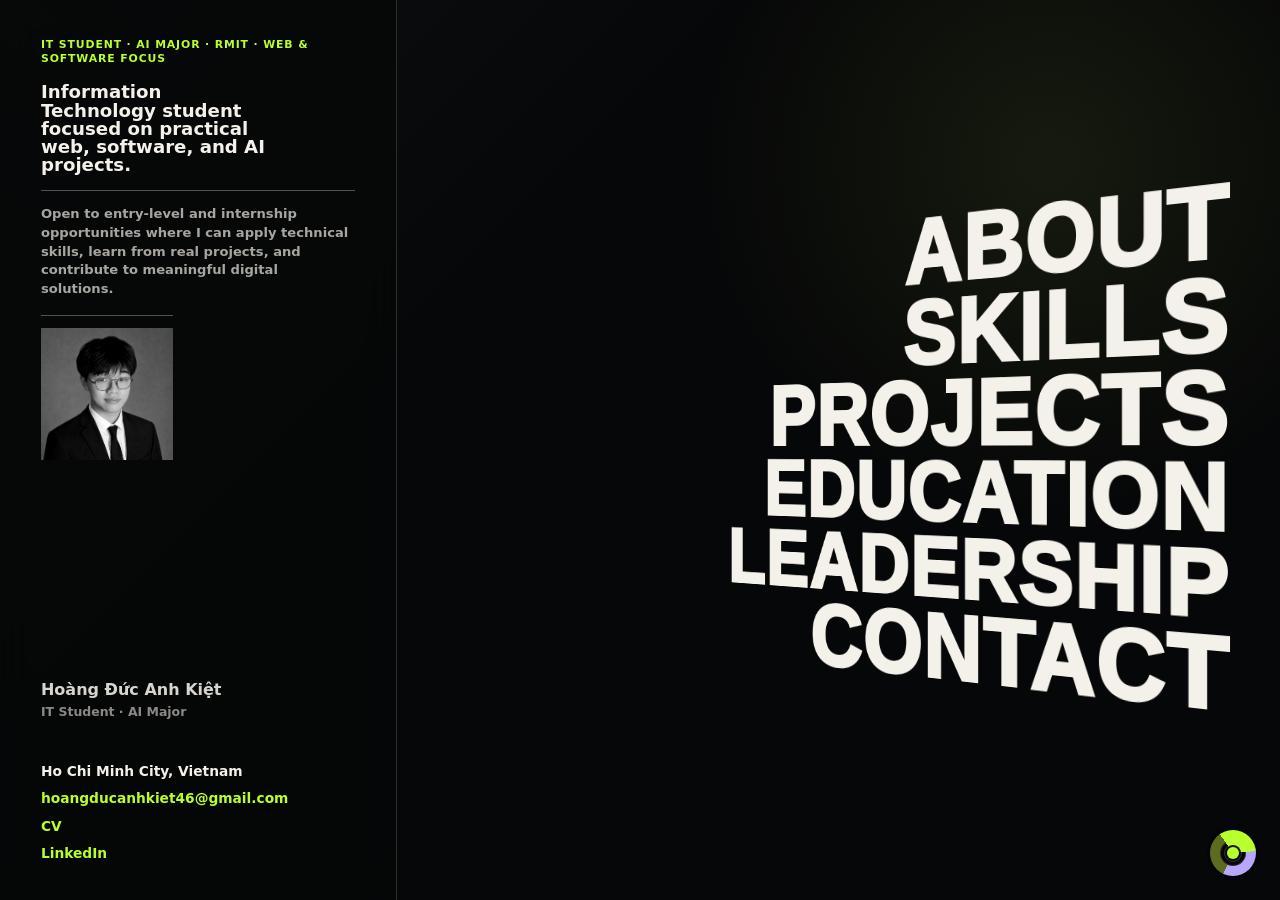
==== commit ef6a606a: "different pages" ====
--- a/index.html
+++ b/index.html
@@ -21,7 +21,7 @@
     </script>
     <link rel="stylesheet" href="css/style.css" />
   </head>
-  <body>
+  <body class="home-page">
     <a class="skip-link" href="#primary-menu">Skip to navigation</a>
 
     <header class="mobile-header">
@@ -76,12 +76,12 @@
           <div class="stageContainer">
             <div class="stage">
               <ul class="projects">
-                <li class="projectsLi"><div class="projectContainer"><a href="about.html">About</a></div></li>
-                <li class="projectsLi"><div class="projectContainer"><a href="skills.html">Skills</a></div></li>
-                <li class="projectsLi"><div class="projectContainer"><a href="projects.html">Projects</a></div></li>
-                <li class="projectsLi"><div class="projectContainer"><a href="education.html">Education</a></div></li>
-                <li class="projectsLi"><div class="projectContainer"><a href="leadership.html">Leadership</a></div></li>
-                <li class="projectsLi"><div class="projectContainer"><a href="contact.html">Contact</a></div></li>
+                <li class="projectsLi" data-href="about.html" tabindex="0" role="link"><div class="projectContainer"><a href="about.html">About</a></div></li>
+                <li class="projectsLi" data-href="skills.html" tabindex="0" role="link"><div class="projectContainer"><a href="skills.html">Skills</a></div></li>
+                <li class="projectsLi" data-href="projects.html" tabindex="0" role="link"><div class="projectContainer"><a href="projects.html">Projects</a></div></li>
+                <li class="projectsLi" data-href="education.html" tabindex="0" role="link"><div class="projectContainer"><a href="education.html">Education</a></div></li>
+                <li class="projectsLi" data-href="leadership.html" tabindex="0" role="link"><div class="projectContainer"><a href="leadership.html">Leadership</a></div></li>
+                <li class="projectsLi" data-href="contact.html" tabindex="0" role="link"><div class="projectContainer"><a href="contact.html">Contact</a></div></li>
               </ul>
             </div>
           </div>
--- a/css/style.css
+++ b/css/style.css
@@ -46,14 +46,14 @@
   --muted: rgba(5, 5, 5, 0.62);
   --line: rgba(5, 5, 5, 0.18);
   --line-strong: rgba(5, 5, 5, 0.38);
-  --accent: #3a2bff;
-  --accent-hover: #1700c8;
+  --accent: #5d6b1f;
+  --accent-hover: #2f3a0b;
   --text-primary: var(--ink);
   --text-secondary: var(--muted);
   --text-name: rgba(5, 5, 5, 0.88);
   --text-muted: rgba(5, 5, 5, 0.56);
   background:
-    radial-gradient(circle at 82% 18%, rgba(58, 43, 255, 0.06), transparent 22rem),
+    radial-gradient(circle at 82% 18%, rgba(93, 107, 31, 0.08), transparent 22rem),
     linear-gradient(135deg, rgba(0, 0, 0, 0.025), transparent 34rem),
     var(--bg);
 }
@@ -234,6 +234,7 @@
 .mobile-brand span {
   color: var(--text-name);
   font-size: clamp(1rem, 1.24vw, 1.36rem);
+  transition: color 0.25s ease, -webkit-text-fill-color 0.25s ease, -webkit-text-stroke-color 0.25s ease;
 }
 
 .brand small,
@@ -244,8 +245,87 @@
   line-height: 1.2;
 }
 
+.brand:hover span,
+.brand:focus-visible span,
+.mobile-brand:hover span,
+.mobile-brand:focus-visible span {
+  color: transparent;
+  -webkit-text-fill-color: transparent;
+  -webkit-text-stroke: 1px var(--text-name);
+  text-stroke: 1px var(--text-name);
+}
+
 .identity-block .brand {
   margin-bottom: clamp(20px, 4vh, 34px);
+}
+
+body.detail-page .left-rail {
+  grid-template-rows: auto 1fr;
+}
+
+body.detail-page .rail-top {
+  grid-row: 1;
+}
+
+.page-back {
+  position: fixed;
+  top: clamp(18px, 4.6vh, 48px);
+  right: clamp(18px, 3.2vw, 60px);
+  z-index: 70;
+  display: grid;
+  width: 56px;
+  height: 56px;
+  place-items: center;
+  color: var(--ink);
+  opacity: 0;
+  transform: translate3d(32px, 0, 0);
+  transition: color 180ms ease;
+}
+
+.page-back span,
+.page-back span::before,
+.page-back span::after {
+  display: block;
+  height: 2px;
+  border-radius: 999px;
+  background: currentColor;
+}
+
+.page-back span {
+  position: relative;
+  width: 28px;
+  transition: transform 260ms var(--ease);
+}
+
+.page-back span::before,
+.page-back span::after {
+  position: absolute;
+  left: 0;
+  width: 13px;
+  content: "";
+  transform-origin: left center;
+}
+
+.page-back span::before {
+  transform: rotate(-45deg);
+}
+
+.page-back span::after {
+  transform: rotate(45deg);
+}
+
+.page-back:hover,
+.page-back:focus-visible {
+  color: var(--accent-hover);
+}
+
+.page-back:hover span,
+.page-back:focus-visible span {
+  transform: translate3d(-5px, 0, 0);
+}
+
+body.detail-page.is-ready .page-back {
+  animation: page-back-in 480ms cubic-bezier(0.22, 1, 0.36, 1) 295ms forwards;
 }
 
 .nav-links {
@@ -357,7 +437,7 @@
   place-items: center;
   border: 0;
   border-radius: 50%;
-  background: conic-gradient(from -35deg, #b8ff2c 0deg 120deg, #b9a7ff 120deg 240deg, #3a2bff 240deg 360deg);
+  background: conic-gradient(from -35deg, #b8ff2c 0deg 120deg, #b9a7ff 120deg 240deg, #5d6b1f 240deg 360deg);
   box-shadow: 0 0 0 4px rgba(0, 0, 0, 0.22);
   cursor: pointer;
   isolation: isolate;
@@ -395,8 +475,8 @@
 }
 
 body[data-theme="light"] .color-toggle {
-  --toggle-active: #3a2bff;
-  --toggle-middle: conic-gradient(from -35deg, #060708 0deg 240deg, rgba(58, 43, 255, 0.92) 240deg 360deg);
+  --toggle-active: #5d6b1f;
+  --toggle-middle: conic-gradient(from -35deg, #060708 0deg 240deg, rgba(93, 107, 31, 0.92) 240deg 360deg);
 }
 
 .color-toggle:hover,
@@ -537,6 +617,36 @@
   pointer-events: none;
 }
 
+body.return-transitioning {
+  pointer-events: none;
+}
+
+body.route-transitioning .left-rail .identity-block {
+  animation: identity-route-to-top 1050ms cubic-bezier(0.075, 0.82, 0.165, 1) forwards;
+}
+
+body.return-transitioning .left-rail .identity-block {
+  animation: identity-return-to-home 920ms cubic-bezier(0.075, 0.82, 0.165, 1) forwards;
+}
+
+body.route-transitioning .left-rail .rail-intro {
+  opacity: 0;
+  transform: translateY(-18px);
+  transition: opacity 380ms ease, transform 520ms var(--ease);
+}
+
+body.return-transitioning .site-canvas {
+  opacity: 0;
+  transform: translate3d(0, 34px, 0);
+  transition: opacity 420ms ease, transform 620ms var(--ease);
+}
+
+body.return-transitioning .page-back {
+  opacity: 0;
+  transform: translate3d(32px, 0, 0);
+  transition: opacity 260ms ease, transform 420ms var(--ease);
+}
+
 .home-stage.is-transitioning .projectsLi {
   pointer-events: none;
 }
@@ -597,6 +707,28 @@
   }
   to {
     transform: translate3d(0, -18vh, 0);
+  }
+}
+
+@keyframes identity-route-to-top {
+  0% {
+    opacity: 1;
+    transform: translate3d(0, 0, 0) scale(1);
+  }
+  100% {
+    opacity: 1;
+    transform: translate3d(0, var(--identity-route-y, calc(-100vh + 230px)), 0) scale(1);
+  }
+}
+
+@keyframes identity-return-to-home {
+  0% {
+    opacity: 1;
+    transform: translate3d(0, 0, 0) scale(1);
+  }
+  100% {
+    opacity: 1;
+    transform: translate3d(0, var(--identity-return-y, 58vh), 0) scale(1);
   }
 }
 
@@ -736,7 +868,7 @@
 .timeline-row p,
 .project-row p {
   margin-bottom: 0;
-  color: rgba(242, 238, 231, 0.82);
+  color: var(--muted);
   font-size: clamp(1rem, 1.18vw, 1.16rem);
 }
 
@@ -790,13 +922,13 @@
 
 .skill-row p {
   margin: 0;
-  color: rgba(242, 238, 231, 0.84);
+  color: var(--muted);
   font-size: clamp(0.95rem, 1.06vw, 1.05rem);
   font-weight: 650;
 }
 
 .skill-row:hover {
-  background: rgba(242, 238, 231, 0.045);
+  background: color-mix(in srgb, var(--ink) 4.5%, transparent);
   padding-inline: 18px;
 }
 
@@ -813,7 +945,7 @@
 
 .project-row:hover,
 .project-row:focus-within {
-  background: rgba(242, 238, 231, 0.045);
+  background: color-mix(in srgb, var(--ink) 4.5%, transparent);
   padding-inline: 18px;
 }
 
@@ -866,7 +998,7 @@
 .timeline-row ul {
   margin: 0;
   padding-left: 20px;
-  color: rgba(242, 238, 231, 0.82);
+  color: var(--muted);
 }
 
 .timeline-row li + li {
@@ -912,12 +1044,159 @@
 .js .reveal-item.is-visible {
   opacity: 1;
   transform: translateY(0);
-  transition: opacity 700ms var(--ease), transform 700ms var(--ease);
+  transition: opacity 490ms var(--ease), transform 490ms var(--ease);
+}
+
+.js body.detail-page .left-rail .identity-block {
+  opacity: 0;
+  transform: translate3d(0, 34px, 0);
+}
+
+.js body.detail-page.from-route-transition .left-rail .identity-block {
+  opacity: 1;
+  transform: translate3d(0, 0, 0) scale(1);
+}
+
+.js body.detail-page.is-ready .left-rail .identity-block {
+  animation: identity-enter-top 630ms cubic-bezier(0.075, 0.82, 0.165, 1) 55ms forwards;
+}
+
+.js body.detail-page.from-route-transition.is-ready .left-rail .identity-block {
+  animation: none;
+}
+
+.js body.detail-page.from-route-transition.is-ready.return-transitioning .left-rail .identity-block,
+.js body.detail-page.is-ready.return-transitioning .left-rail .identity-block {
+  animation: identity-return-to-home 920ms cubic-bezier(0.075, 0.82, 0.165, 1) forwards;
+}
+
+.js body.detail-page [data-reveal] .section-number,
+.js body.detail-page [data-reveal] .section-content > h2,
+.js body.detail-page [data-reveal] .copy-grid > *,
+.js body.detail-page [data-reveal] .facts > *,
+.js body.detail-page [data-reveal] .skill-row,
+.js body.detail-page [data-reveal] .project-row,
+.js body.detail-page [data-reveal] .timeline-row,
+.js body.detail-page [data-reveal] .contact-list > * {
+  opacity: 0;
+  transform: translate3d(0, 32px, 0) rotate3d(0, 1, 0, 12deg);
+  transform-origin: left center;
+}
+
+.js body.detail-page [data-reveal].is-visible .section-number,
+.js body.detail-page [data-reveal].is-visible .section-content > h2,
+.js body.detail-page [data-reveal].is-visible .copy-grid > *,
+.js body.detail-page [data-reveal].is-visible .facts > *,
+.js body.detail-page [data-reveal].is-visible .skill-row,
+.js body.detail-page [data-reveal].is-visible .project-row,
+.js body.detail-page [data-reveal].is-visible .timeline-row,
+.js body.detail-page [data-reveal].is-visible .contact-list > * {
+  animation: detail-element-in 530ms cubic-bezier(0.22, 1, 0.36, 1) forwards;
+}
+
+.js body.detail-page [data-reveal].is-visible .section-number {
+  animation-delay: 85ms;
+}
+
+.js body.detail-page [data-reveal].is-visible .section-content > h2 {
+  animation-delay: 170ms;
+}
+
+.js body.detail-page [data-reveal].is-visible .copy-grid > :nth-child(1),
+.js body.detail-page [data-reveal].is-visible .facts > :nth-child(1),
+.js body.detail-page [data-reveal].is-visible .skill-row:nth-child(1),
+.js body.detail-page [data-reveal].is-visible .project-row:nth-child(1),
+.js body.detail-page [data-reveal].is-visible .timeline-row:nth-child(1),
+.js body.detail-page [data-reveal].is-visible .contact-list > :nth-child(1) {
+  animation-delay: 250ms;
+}
+
+.js body.detail-page [data-reveal].is-visible .copy-grid > :nth-child(2),
+.js body.detail-page [data-reveal].is-visible .facts > :nth-child(2),
+.js body.detail-page [data-reveal].is-visible .skill-row:nth-child(2),
+.js body.detail-page [data-reveal].is-visible .project-row:nth-child(2),
+.js body.detail-page [data-reveal].is-visible .timeline-row:nth-child(2),
+.js body.detail-page [data-reveal].is-visible .contact-list > :nth-child(2) {
+  animation-delay: 320ms;
+}
+
+.js body.detail-page [data-reveal].is-visible .facts > :nth-child(3),
+.js body.detail-page [data-reveal].is-visible .skill-row:nth-child(3),
+.js body.detail-page [data-reveal].is-visible .contact-list > :nth-child(3) {
+  animation-delay: 390ms;
+}
+
+.js body.detail-page [data-reveal].is-visible .facts > :nth-child(4),
+.js body.detail-page [data-reveal].is-visible .skill-row:nth-child(4),
+.js body.detail-page [data-reveal].is-visible .contact-list > :nth-child(4) {
+  animation-delay: 460ms;
+}
+
+.js body.detail-page [data-reveal].is-visible .facts > :nth-child(5),
+.js body.detail-page [data-reveal].is-visible .skill-row:nth-child(5),
+.js body.detail-page [data-reveal].is-visible .contact-list > :nth-child(5) {
+  animation-delay: 530ms;
+}
+
+.js body.detail-page [data-reveal].is-visible .skill-row:nth-child(6) {
+  animation-delay: 600ms;
+}
+
+.js body.detail-page [data-reveal].is-visible .skill-row:nth-child(7) {
+  animation-delay: 670ms;
+}
+
+.js body.detail-page [data-reveal].is-visible .skill-row:nth-child(8) {
+  animation-delay: 740ms;
 }
 
 @keyframes page-in {
   from { opacity: 0; }
   to { opacity: 1; }
+}
+
+@keyframes identity-enter-top {
+  from {
+    opacity: 0;
+    transform: translate3d(0, 34px, 0);
+  }
+  to {
+    opacity: 1;
+    transform: translate3d(0, 0, 0);
+  }
+}
+
+@keyframes identity-enter-from-route {
+  from {
+    opacity: 0;
+    transform: translate3d(0, 58vh, 0) scale(0.96);
+  }
+  to {
+    opacity: 1;
+    transform: translate3d(0, 0, 0) scale(1);
+  }
+}
+
+@keyframes detail-element-in {
+  from {
+    opacity: 0;
+    transform: translate3d(0, 32px, 0) rotate3d(0, 1, 0, 12deg);
+  }
+  to {
+    opacity: 1;
+    transform: translate3d(0, 0, 0) rotate3d(0, 1, 0, 0deg);
+  }
+}
+
+@keyframes page-back-in {
+  from {
+    opacity: 0;
+    transform: translate3d(32px, 0, 0);
+  }
+  to {
+    opacity: 1;
+    transform: translate3d(0, 0, 0);
+  }
 }
 
 @keyframes text-rise {
@@ -956,7 +1235,7 @@
 
   .identity-block {
     gap: 6px;
-    padding-top: 16px;
+    padding-top: 0;
   }
 
   .identity-block .brand {
@@ -1022,6 +1301,13 @@
     backdrop-filter: blur(16px);
   }
 
+  .page-back {
+    top: 88px;
+    right: 14px;
+    width: 44px;
+    height: 44px;
+  }
+
   .nav-toggle {
     display: inline-flex;
     width: 44px;
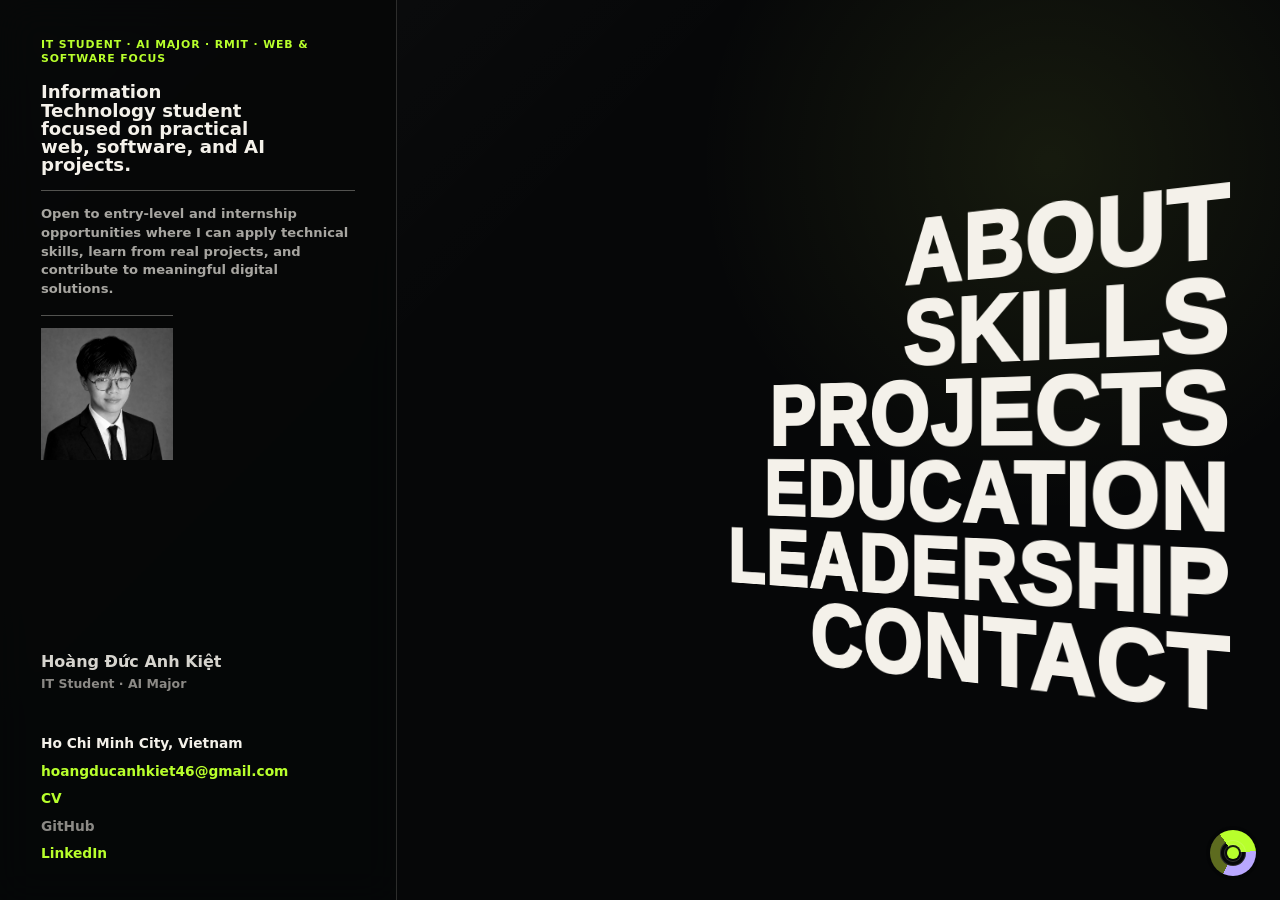
==== commit ccbb94bf: "index overwrite" ====
--- a/index.html
+++ b/index.html
@@ -21,7 +21,7 @@
     </script>
     <link rel="stylesheet" href="css/style.css" />
   </head>
-  <body class="home-page">
+  <body>
     <a class="skip-link" href="#primary-menu">Skip to navigation</a>
 
     <header class="mobile-header">
@@ -62,6 +62,7 @@
         <p>Ho Chi Minh City, Vietnam</p>
         <a href="mailto:hoangducanhkiet46@gmail.com">hoangducanhkiet46@gmail.com</a>
         <a href="assets/documents/hoang-duc-anh-kiet-cv.pdf" target="_blank" rel="noopener" download>CV</a>
+        <span>GitHub</span>
         <a href="https://www.linkedin.com/in/%C4%91%E1%BB%A9c-anh-ki%E1%BB%87t-ho%C3%A0ng-351670387/" target="_blank" rel="noopener">LinkedIn</a>
       </div>
     </aside>
@@ -76,12 +77,12 @@
           <div class="stageContainer">
             <div class="stage">
               <ul class="projects">
-                <li class="projectsLi" data-href="about.html" tabindex="0" role="link"><div class="projectContainer"><a href="about.html">About</a></div></li>
-                <li class="projectsLi" data-href="skills.html" tabindex="0" role="link"><div class="projectContainer"><a href="skills.html">Skills</a></div></li>
-                <li class="projectsLi" data-href="projects.html" tabindex="0" role="link"><div class="projectContainer"><a href="projects.html">Projects</a></div></li>
-                <li class="projectsLi" data-href="education.html" tabindex="0" role="link"><div class="projectContainer"><a href="education.html">Education</a></div></li>
-                <li class="projectsLi" data-href="leadership.html" tabindex="0" role="link"><div class="projectContainer"><a href="leadership.html">Leadership</a></div></li>
-                <li class="projectsLi" data-href="contact.html" tabindex="0" role="link"><div class="projectContainer"><a href="contact.html">Contact</a></div></li>
+                <li class="projectsLi"><div class="projectContainer"><a href="about.html">About</a></div></li>
+                <li class="projectsLi"><div class="projectContainer"><a href="skills.html">Skills</a></div></li>
+                <li class="projectsLi"><div class="projectContainer"><a href="projects.html">Projects</a></div></li>
+                <li class="projectsLi"><div class="projectContainer"><a href="education.html">Education</a></div></li>
+                <li class="projectsLi"><div class="projectContainer"><a href="leadership.html">Leadership</a></div></li>
+                <li class="projectsLi"><div class="projectContainer"><a href="contact.html">Contact</a></div></li>
               </ul>
             </div>
           </div>
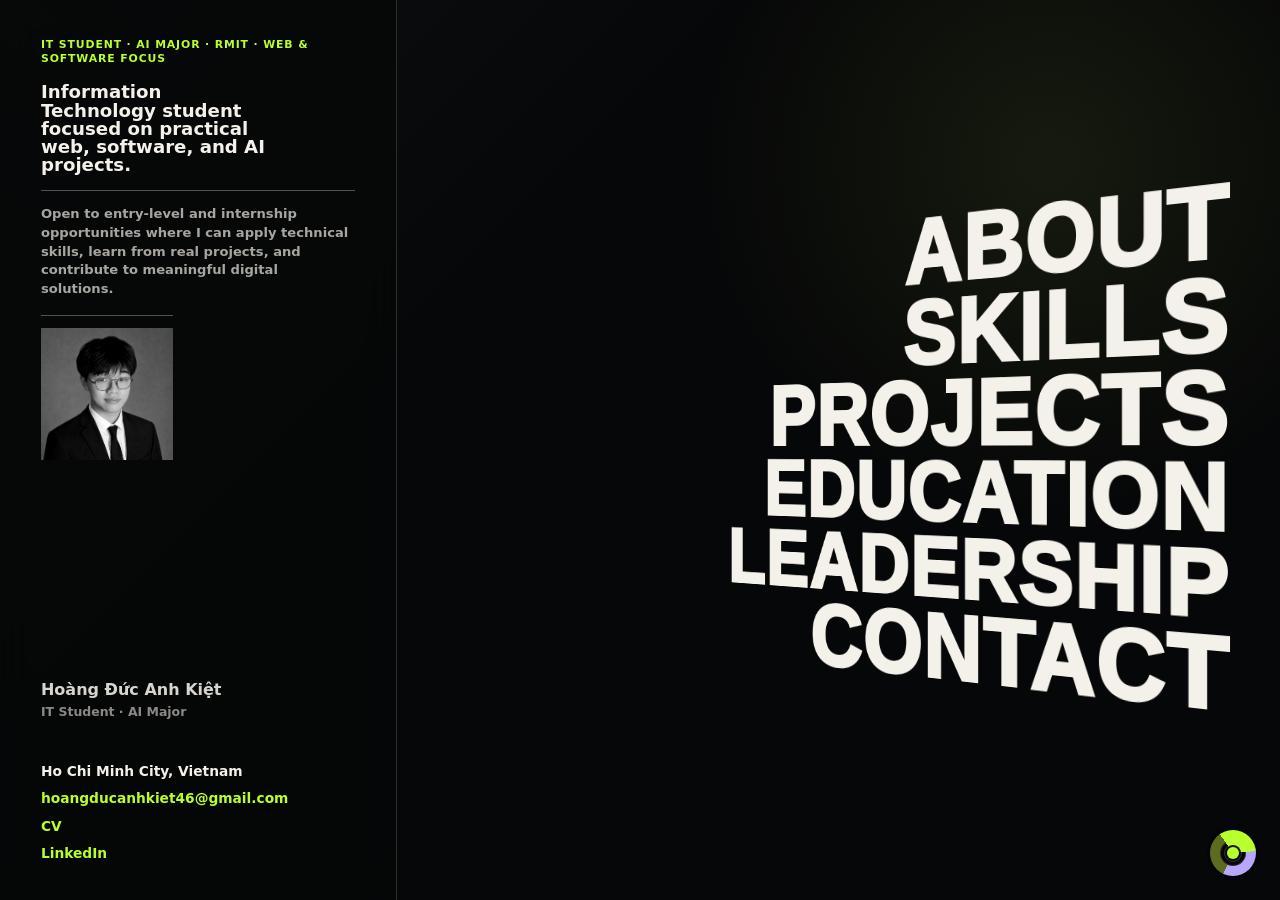
==== commit db7db825: "leadership" ====
--- a/index.html
+++ b/index.html
@@ -62,7 +62,6 @@
         <p>Ho Chi Minh City, Vietnam</p>
         <a href="mailto:hoangducanhkiet46@gmail.com">hoangducanhkiet46@gmail.com</a>
         <a href="assets/documents/hoang-duc-anh-kiet-cv.pdf" target="_blank" rel="noopener" download>CV</a>
-        <span>GitHub</span>
         <a href="https://www.linkedin.com/in/%C4%91%E1%BB%A9c-anh-ki%E1%BB%87t-ho%C3%A0ng-351670387/" target="_blank" rel="noopener">LinkedIn</a>
       </div>
     </aside>
--- a/css/style.css
+++ b/css/style.css
@@ -564,7 +564,10 @@
 }
 
 .home-stage .projectContainer {
-  transform: rotate3d(0, 1, 0, -34deg) translateZ(0) scale(1);
+  --project-rotate-y: -34deg;
+  --project-hover-rotate-y: -24deg;
+  opacity: 1;
+  transform: rotate3d(0, 1, 0, var(--project-rotate-y)) translateZ(0) scale(1);
   transform-origin: right center;
   transform-style: preserve-3d;
   will-change: transform;
@@ -573,7 +576,7 @@
 
 .home-stage .projectsLi:hover .projectContainer,
 .home-stage .projectsLi:focus-within .projectContainer {
-  transform: rotate3d(0, 1, 0, -24deg) translateZ(0) scale(1);
+  transform: rotate3d(0, 1, 0, var(--project-hover-rotate-y)) translateZ(0) scale(1);
   transition-duration: 1s;
 }
 
@@ -613,6 +616,40 @@
   text-stroke: 3px var(--ink);
 }
 
+.js body.home-page:not(.is-ready):not(.home-enter-complete) .home-stage .projectContainer,
+.js body.home-page.home-transitioning:not(.home-enter-complete) .home-stage .projectContainer {
+  opacity: 0;
+  transform: rotate3d(0, 1, 0, -100deg) translateZ(0) scale(1);
+}
+
+.js body.home-page.is-ready.home-transitioning:not(.home-enter-complete) .home-stage .projectContainer {
+  animation: home-project-enter 900ms cubic-bezier(0.075, 0.82, 0.165, 1) both;
+}
+
+.js body.home-page.is-ready.home-transitioning:not(.home-enter-complete) .home-stage .projectsLi:nth-child(1) .projectContainer {
+  animation-delay: 360ms;
+}
+
+.js body.home-page.is-ready.home-transitioning:not(.home-enter-complete) .home-stage .projectsLi:nth-child(2) .projectContainer {
+  animation-delay: 300ms;
+}
+
+.js body.home-page.is-ready.home-transitioning:not(.home-enter-complete) .home-stage .projectsLi:nth-child(3) .projectContainer {
+  animation-delay: 240ms;
+}
+
+.js body.home-page.is-ready.home-transitioning:not(.home-enter-complete) .home-stage .projectsLi:nth-child(4) .projectContainer {
+  animation-delay: 180ms;
+}
+
+.js body.home-page.is-ready.home-transitioning:not(.home-enter-complete) .home-stage .projectsLi:nth-child(5) .projectContainer {
+  animation-delay: 120ms;
+}
+
+.js body.home-page.is-ready.home-transitioning:not(.home-enter-complete) .home-stage .projectsLi:nth-child(6) .projectContainer {
+  animation-delay: 60ms;
+}
+
 body.route-transitioning {
   pointer-events: none;
 }
@@ -649,6 +686,10 @@
 
 .home-stage.is-transitioning .projectsLi {
   pointer-events: none;
+}
+
+.home-stage.is-transitioning .projectContainer {
+  animation: none !important;
 }
 
 .home-stage.is-transitioning .stageContainer {
@@ -707,6 +748,17 @@
   }
   to {
     transform: translate3d(0, -18vh, 0);
+  }
+}
+
+@keyframes home-project-enter {
+  from {
+    opacity: 0;
+    transform: rotate3d(0, 1, 0, -100deg) translateZ(0) scale(1);
+  }
+  to {
+    opacity: 1;
+    transform: rotate3d(0, 1, 0, var(--project-rotate-y)) translateZ(0) scale(1);
   }
 }
 
@@ -978,9 +1030,38 @@
 }
 
 .project-row p {
-  grid-column: 1 / -1;
-  max-width: 920px;
+  grid-column: 1 / 3;
+  max-width: 620px;
   opacity: 0.82;
+}
+
+.project-preview {
+  grid-column: 3 / -1;
+  grid-row: 2;
+  align-self: start;
+  width: min(460px, 100%);
+  margin: 0;
+  opacity: 0;
+  pointer-events: none;
+  transform: translate3d(22px, 0, 0) rotate3d(0, 1, 0, -16deg);
+  transform-origin: left center;
+  transition: opacity 260ms ease, transform 420ms var(--ease);
+}
+
+.project-preview img {
+  display: block;
+  width: 100%;
+  aspect-ratio: 16 / 9;
+  border: 1px solid var(--line-strong);
+  object-fit: cover;
+  filter: grayscale(0.16) contrast(1.05);
+}
+
+.project-row:hover .project-preview,
+.project-row:focus .project-preview,
+.project-row:focus-within .project-preview {
+  opacity: 1;
+  transform: translate3d(0, 0, 0) rotate3d(0, 1, 0, 0deg);
 }
 
 .timeline-row {
@@ -1003,6 +1084,55 @@
 
 .timeline-row li + li {
   margin-top: 8px;
+}
+
+.leadership-gallery {
+  display: grid;
+  grid-template-columns: repeat(3, minmax(0, 1fr));
+  gap: clamp(16px, 2vw, 26px);
+  margin-top: 42px;
+  border-top: 1px solid var(--line-strong);
+  padding-top: 24px;
+}
+
+.leadership-card {
+  display: grid;
+  align-content: start;
+  gap: 14px;
+  margin: 0;
+}
+
+.leadership-card img {
+  display: block;
+  width: 100%;
+  aspect-ratio: 4 / 5;
+  border: 1px solid var(--line-strong);
+  object-fit: cover;
+  filter: grayscale(0.28) contrast(1.04);
+  transition: filter 260ms ease, transform 420ms var(--ease);
+}
+
+.leadership-card:hover img,
+.leadership-card:focus-within img {
+  filter: grayscale(0) contrast(1.05);
+  transform: translate3d(0, -6px, 0);
+}
+
+.leadership-card figcaption {
+  display: grid;
+  gap: 8px;
+}
+
+.leadership-card h3 {
+  font-size: clamp(1rem, 1.12vw, 1.18rem);
+}
+
+.leadership-card p {
+  margin: 0;
+  color: var(--muted);
+  font-size: clamp(0.9rem, 0.98vw, 1rem);
+  font-weight: 650;
+  line-height: 1.45;
 }
 
 .contact-list a,
@@ -1028,9 +1158,7 @@
 
 .hero-photo,
 .contact-photo,
-.leadership-gallery,
-.project-detail,
-.project-preview {
+.project-detail {
   display: none;
 }
 
@@ -1077,6 +1205,7 @@
 .js body.detail-page [data-reveal] .skill-row,
 .js body.detail-page [data-reveal] .project-row,
 .js body.detail-page [data-reveal] .timeline-row,
+.js body.detail-page [data-reveal] .leadership-card,
 .js body.detail-page [data-reveal] .contact-list > * {
   opacity: 0;
   transform: translate3d(0, 32px, 0) rotate3d(0, 1, 0, 12deg);
@@ -1090,6 +1219,7 @@
 .js body.detail-page [data-reveal].is-visible .skill-row,
 .js body.detail-page [data-reveal].is-visible .project-row,
 .js body.detail-page [data-reveal].is-visible .timeline-row,
+.js body.detail-page [data-reveal].is-visible .leadership-card,
 .js body.detail-page [data-reveal].is-visible .contact-list > * {
   animation: detail-element-in 530ms cubic-bezier(0.22, 1, 0.36, 1) forwards;
 }
@@ -1122,18 +1252,21 @@
 
 .js body.detail-page [data-reveal].is-visible .facts > :nth-child(3),
 .js body.detail-page [data-reveal].is-visible .skill-row:nth-child(3),
+.js body.detail-page [data-reveal].is-visible .leadership-card:nth-child(1),
 .js body.detail-page [data-reveal].is-visible .contact-list > :nth-child(3) {
   animation-delay: 390ms;
 }
 
 .js body.detail-page [data-reveal].is-visible .facts > :nth-child(4),
 .js body.detail-page [data-reveal].is-visible .skill-row:nth-child(4),
+.js body.detail-page [data-reveal].is-visible .leadership-card:nth-child(2),
 .js body.detail-page [data-reveal].is-visible .contact-list > :nth-child(4) {
   animation-delay: 460ms;
 }
 
 .js body.detail-page [data-reveal].is-visible .facts > :nth-child(5),
 .js body.detail-page [data-reveal].is-visible .skill-row:nth-child(5),
+.js body.detail-page [data-reveal].is-visible .leadership-card:nth-child(3),
 .js body.detail-page [data-reveal].is-visible .contact-list > :nth-child(5) {
   animation-delay: 530ms;
 }
@@ -1367,7 +1500,8 @@
   }
 
   .home-stage .projectContainer {
-    transform: rotate3d(0, 1, 0, -28deg) translateZ(0) scale(1);
+    --project-rotate-y: -28deg;
+    --project-hover-rotate-y: -20deg;
   }
 
   .home-stage .projects a {
@@ -1416,6 +1550,31 @@
     grid-column: 1 / -1;
   }
 
+  .project-row p,
+  .project-preview {
+    grid-column: 1 / -1;
+  }
+
+  .project-preview {
+    grid-row: auto;
+    width: min(520px, 100%);
+    opacity: 1;
+    transform: none;
+  }
+
+  .leadership-gallery {
+    grid-template-columns: 1fr;
+  }
+
+  .leadership-card {
+    grid-template-columns: minmax(150px, 0.42fr) minmax(0, 1fr);
+    align-items: start;
+  }
+
+  .leadership-card img {
+    aspect-ratio: 4 / 3;
+  }
+
   .project-live {
     justify-self: start;
   }
@@ -1440,7 +1599,8 @@
   }
 
   .home-stage .projectContainer {
-    transform: rotate3d(0, 1, 0, -20deg) translateZ(0) scale(1);
+    --project-rotate-y: -20deg;
+    --project-hover-rotate-y: -14deg;
   }
 
   .home-stage .projects a {
@@ -1465,6 +1625,14 @@
   .timeline-row {
     grid-template-columns: 1fr;
     gap: 8px;
+  }
+
+  .leadership-card {
+    grid-template-columns: 1fr;
+  }
+
+  .leadership-card img {
+    aspect-ratio: 4 / 5;
   }
 
   .skill-row {
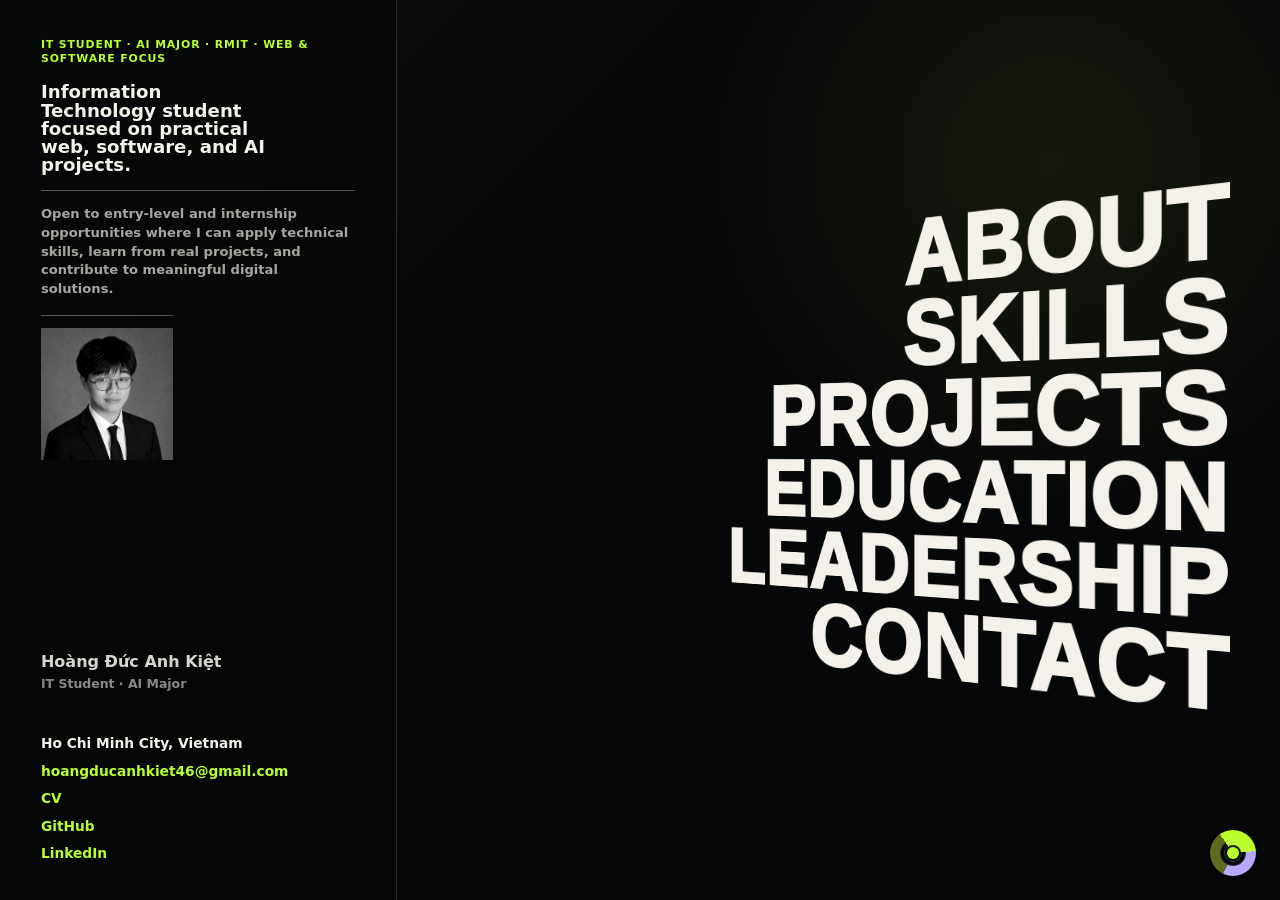
==== commit 9ad4ebae: "final version" ====
--- a/index.html
+++ b/index.html
@@ -19,7 +19,7 @@
     <script>
       document.documentElement.classList.add("js");
     </script>
-    <link rel="stylesheet" href="css/style.css" />
+    <link rel="stylesheet" href="css/style.css?v=section-border-hidden-20260528" />
   </head>
   <body>
     <a class="skip-link" href="#primary-menu">Skip to navigation</a>
@@ -62,6 +62,7 @@
         <p>Ho Chi Minh City, Vietnam</p>
         <a href="mailto:hoangducanhkiet46@gmail.com">hoangducanhkiet46@gmail.com</a>
         <a href="assets/documents/hoang-duc-anh-kiet-cv.pdf" target="_blank" rel="noopener" download>CV</a>
+        <a href="https://github.com/lkeo0910" target="_blank" rel="noopener">GitHub</a>
         <a href="https://www.linkedin.com/in/%C4%91%E1%BB%A9c-anh-ki%E1%BB%87t-ho%C3%A0ng-351670387/" target="_blank" rel="noopener">LinkedIn</a>
       </div>
     </aside>
@@ -89,6 +90,6 @@
       </section>
     </main>
 
-    <script src="js/script.js"></script>
+    <script src="js/script.js?v=section-border-hidden-20260528"></script>
   </body>
 </html>
--- a/css/style.css
+++ b/css/style.css
@@ -183,6 +183,31 @@
   filter: grayscale(1) contrast(1.08);
 }
 
+.js body.home-page .rail-intro > * {
+  opacity: 0;
+  transform: translate3d(0, 18px, 0);
+}
+
+.js body.home-page.is-ready .rail-intro > * {
+  animation: intro-item-in 640ms var(--ease) forwards;
+}
+
+.js body.home-page.is-ready .rail-intro > :nth-child(1) {
+  animation-delay: 110ms;
+}
+
+.js body.home-page.is-ready .rail-intro > :nth-child(2) {
+  animation-delay: 210ms;
+}
+
+.js body.home-page.is-ready .rail-intro > :nth-child(3) {
+  animation-delay: 310ms;
+}
+
+.js body.home-page.is-ready .rail-intro > :nth-child(4) {
+  animation-delay: 410ms;
+}
+
 .identity-block {
   display: grid;
   grid-row: 3;
@@ -762,6 +787,17 @@
   }
 }
 
+@keyframes intro-item-in {
+  from {
+    opacity: 0;
+    transform: translate3d(0, 18px, 0);
+  }
+  to {
+    opacity: 1;
+    transform: translate3d(0, 0, 0);
+  }
+}
+
 @keyframes identity-route-to-top {
   0% {
     opacity: 1;
@@ -876,6 +912,11 @@
   padding: 8vh 4vw;
 }
 
+.section-block.is-visible,
+.contact-section.is-visible {
+  border-top-color: transparent;
+}
+
 .section-number {
   position: sticky;
   top: 32px;
@@ -914,6 +955,31 @@
   grid-template-columns: repeat(2, minmax(0, 1fr));
   gap: 42px;
   max-width: 980px;
+}
+
+.about-hero {
+  display: grid;
+  grid-template-columns: minmax(180px, 0.36fr) minmax(0, 1fr);
+  gap: clamp(24px, 4vw, 58px);
+  align-items: center;
+  max-width: 980px;
+  margin-bottom: 34px;
+}
+
+.about-hero h2 {
+  margin-bottom: 0;
+}
+
+.about-photo {
+  margin: 0;
+}
+
+.about-photo img {
+  display: block;
+  width: 100%;
+  aspect-ratio: 4 / 5;
+  object-fit: cover;
+  filter: grayscale(0.18) contrast(1.05);
 }
 
 .copy-grid p,
@@ -1090,9 +1156,37 @@
   display: grid;
   grid-template-columns: repeat(3, minmax(0, 1fr));
   gap: clamp(16px, 2vw, 26px);
-  margin-top: 42px;
-  border-top: 1px solid var(--line-strong);
-  padding-top: 24px;
+  margin-top: 28px;
+  padding-top: 0;
+}
+
+#leadership .timeline-row {
+  border-top: 1px solid var(--line-strong) !important;
+  border-bottom: 0 !important;
+  margin-bottom: 0;
+  padding-bottom: 0;
+}
+
+#leadership .leadership-gallery {
+  border: 0 !important;
+  border-top: 0 !important;
+  border-bottom: 0 !important;
+  box-shadow: none !important;
+  margin-top: 0;
+  padding-top: 0;
+}
+
+#leadership .leadership-gallery::before,
+#leadership .leadership-gallery::after {
+  display: none !important;
+  content: none !important;
+}
+
+#leadership .leadership-card,
+#leadership .leadership-card img,
+#leadership .leadership-card figcaption {
+  border: 0 !important;
+  box-shadow: none !important;
 }
 
 .leadership-card {
@@ -1106,7 +1200,7 @@
   display: block;
   width: 100%;
   aspect-ratio: 4 / 5;
-  border: 1px solid var(--line-strong);
+  border: 0;
   object-fit: cover;
   filter: grayscale(0.28) contrast(1.04);
   transition: filter 260ms ease, transform 420ms var(--ease);
@@ -1537,6 +1631,10 @@
     grid-template-columns: 1fr;
   }
 
+  .about-hero {
+    grid-template-columns: minmax(150px, 0.4fr) minmax(0, 1fr);
+  }
+
   .facts div {
     min-height: auto;
   }
@@ -1615,6 +1713,15 @@
 
   h2 {
     font-size: clamp(2.35rem, 13vw, 4.6rem);
+  }
+
+  .about-hero {
+    grid-template-columns: 1fr;
+    gap: 20px;
+  }
+
+  .about-photo {
+    max-width: 260px;
   }
 
   .hero-subtext {
@@ -1663,3 +1770,47 @@
     transform: none;
   }
 }
+
+#leadership .timeline-row.compact {
+  border: 0 !important;
+  border-top: 1px solid var(--line-strong) !important;
+  border-bottom: none !important;
+  padding-bottom: 0 !important;
+}
+
+#leadership .timeline-row.compact ul {
+  margin-bottom: 0;
+}
+
+#leadership .timeline-row.compact::after {
+  display: none !important;
+  content: none !important;
+}
+
+#leadership .timeline-row.compact + .leadership-gallery {
+  border: 0 !important;
+  border-top: none !important;
+  border-bottom: none !important;
+  outline: 0 !important;
+  box-shadow: none !important;
+  background-image: none !important;
+  margin-top: 0 !important;
+  padding-top: 0 !important;
+}
+
+#leadership .timeline-row.compact + .leadership-gallery::before,
+#leadership .timeline-row.compact + .leadership-gallery::after {
+  display: none !important;
+  content: none !important;
+}
+
+body.detail-page #leadership .timeline-row.compact {
+  border-bottom-color: transparent !important;
+  border-bottom-width: 0 !important;
+}
+
+body.detail-page #leadership .timeline-row.compact + .leadership-gallery {
+  border-top: 1px solid var(--line) !important;
+  margin-top: 36px !important;
+  padding-top: 30px !important;
+}
